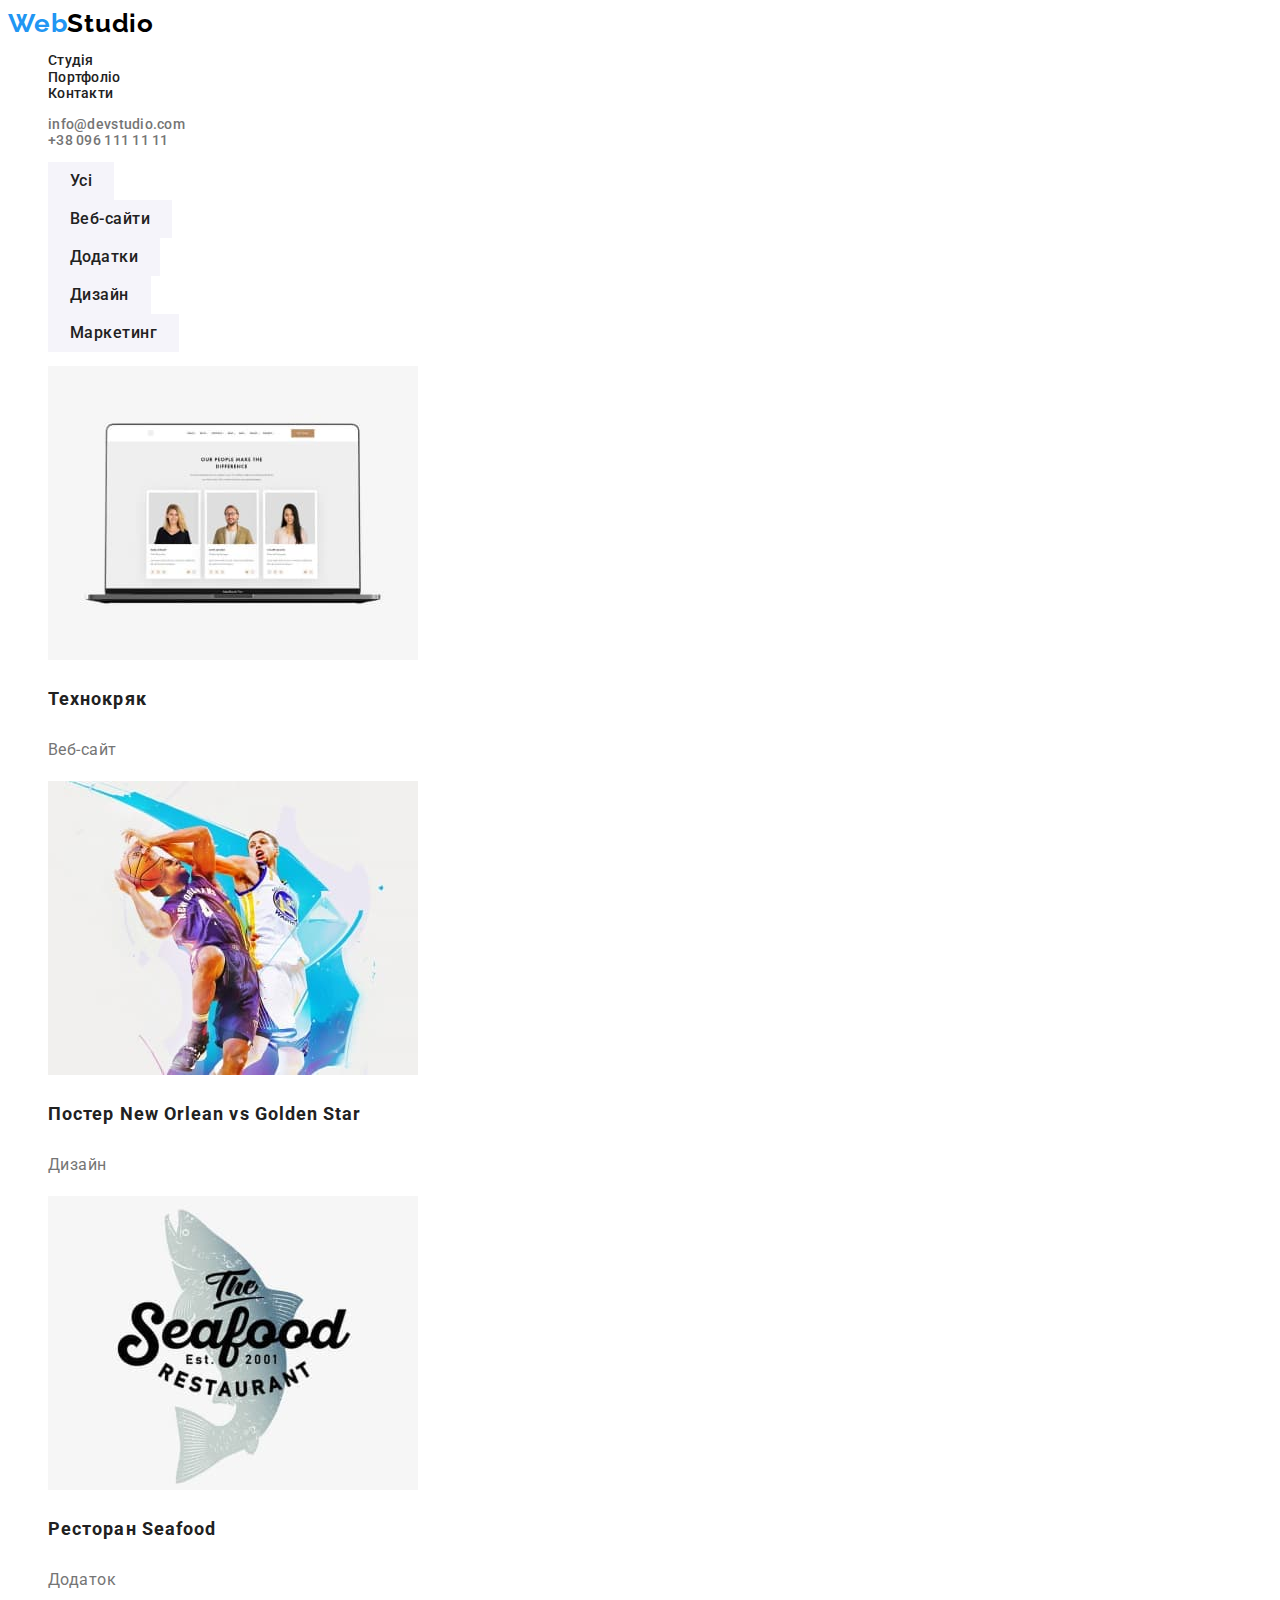
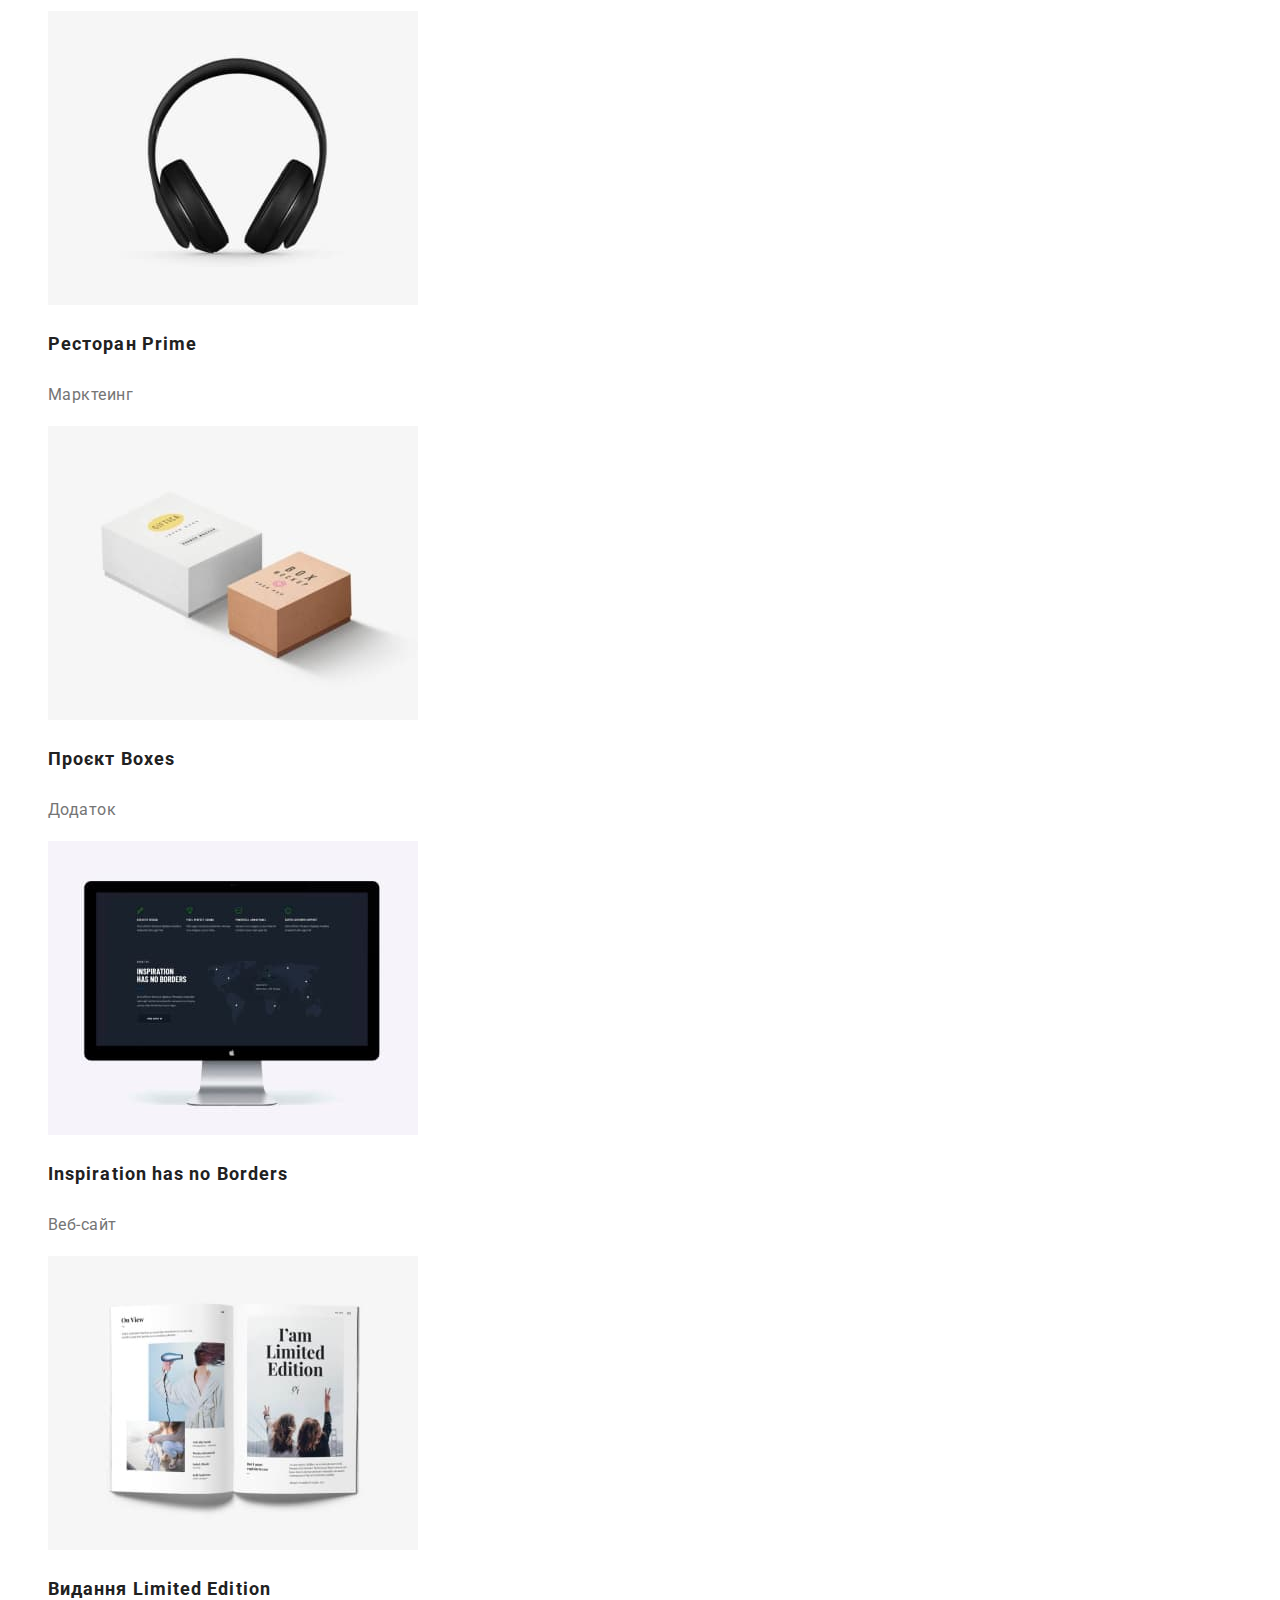
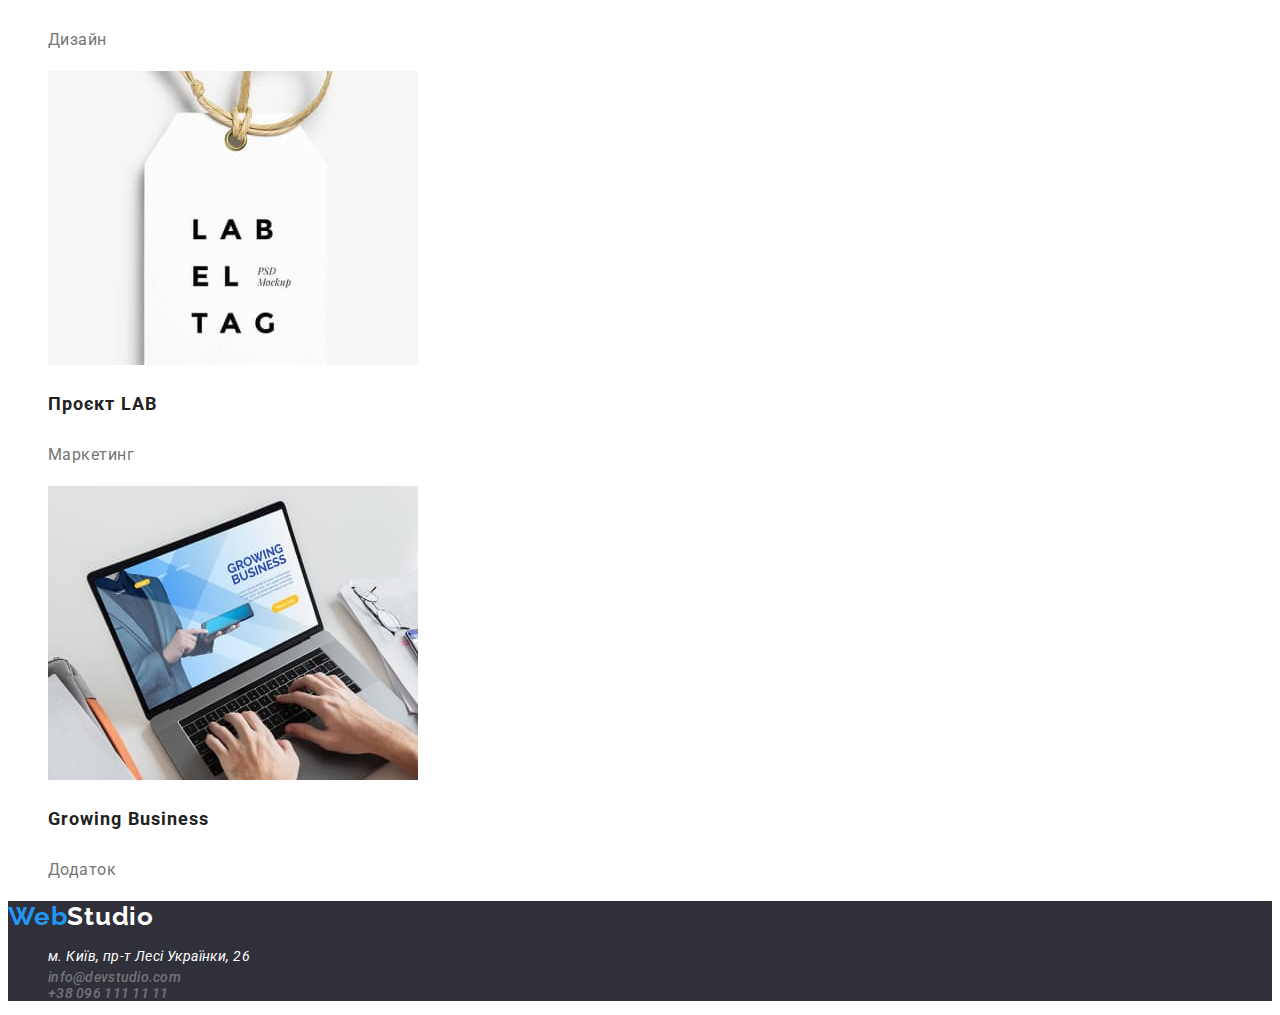
==== portfolio.html @ 14a8fa25 "start" ====
<!DOCTYPE html>
<html lang="uk">
  <head>
    <meta charset="UTF-8" />
    <meta http-equiv="X-UA-Compatible" content="IE=edge" />
    <meta name="viewport" content="width=device-width, initial-scale=1.0" />
    <title>Web Studio - Portfolio</title>
    <link rel="preconnect" href="https://fonts.googleapis.com" />
    <link rel="preconnect" href="https://fonts.gstatic.com" crossorigin />
    <link
      href="https://fonts.googleapis.com/css2?family=Raleway:wght@700&family=Roboto:wght@400;500;700;900&display=swap"
      rel="stylesheet"
    />
    <link rel="stylesheet" href="./css/style.css" />
  </head>
  <body>
    <!-- Шапка сторінки -->
    <header class="header">
      <nav>
        <a class="header-logo" href="./index.html"
          ><span class="accent">Web</span>Studio</a
        >
        <ul>
          <li><a class="header-link" href="#">Студія</a></li>
          <li><a class="header-link" href="./portfolio.html">Портфоліо</a></li>
          <li><a class="header-link" href="#Contacts">Контакти</a></li>
        </ul>
      </nav>
      <ul>
        <li>
          <a class="contact-link" href="mailto:info@devstudio.com"
            >info@devstudio.com</a
          >
        </li>
        <li>
          <a class="contact-link" href="tel:+380961111111">+38 096 111 11 11</a>
        </li>
      </ul>
    </header>

    <!-- Унікальний контент сторінки -->
    <main class="main">
      <section>
        <h1 hidden>Послуги</h1>
        <ul class="services-main-btn">
          <li><button type="button">Усі</button></li>
          <li><button type="button">Веб-сайти</button></li>
          <li><button type="button">Додатки</button></li>
          <li><button type="button">Дизайн</button></li>
          <li><button type="button">Маркетинг</button></li>
        </ul>
        <div class="services">
          <ul>
            <li>
              <a href="#">
                <img
                  src="./img/technocriak.jpg"
                  alt="Технокряк"
                  width="370"
                  height="294"
                />
                <h3>Технокряк</h3>
                <p>Веб-сайт</p>
              </a>
            </li>
            <li>
              <a href="#">
                <img
                  src="./img/orlean-poster.jpg"
                  alt="Постер New Orlean vs Golden Star"
                  width="370"
                  height="294"
                />
                <h3>Постер New Orlean vs Golden Star</h3>
                <p>Дизайн</p>
              </a>
            </li>
            <li>
              <a href="#">
                <img
                  src="./img/seafood-resto.jpg"
                  alt="Ресторан Seafood"
                  width="370"
                  height="294"
                />
                <h3>Ресторан Seafood</h3>
                <p>Додаток</p>
              </a>
            </li>
            <li>
              <a href="#">
                <img
                  src="./img/Project_Prime.jpg"
                  alt="Ресторан Prime"
                  width="370"
                  height="294"
                />
                <h3>Ресторан Prime</h3>
                <p>Марктеинг</p>
              </a>
            </li>
            <li>
              <a href="#">
                <img
                  src="./img/Project_Boxes.jpg"
                  alt="Проєкт Boxes"
                  width="370"
                  height="294"
                />
                <h3>Проєкт Boxes</h3>
                <p>Додаток</p>
              </a>
            </li>
            <li>
              <a href="#">
                <img
                  src="./img/Inspiration.jpg"
                  alt="Inspiration has no Borders"
                  width="370"
                  height="294"
                />
                <h3>Inspiration has no Borders</h3>
                <p>Веб-сайт</p>
              </a>
            </li>
            <li>
              <a href="#">
                <img
                  src="./img/Limited_Edition.jpg"
                  alt="Видання Limited Edition"
                  width="370"
                  height="294"
                />
                <h3>Видання Limited Edition</h3>
                <p>Дизайн</p>
              </a>
            </li>
            <li>
              <a href="#">
                <img
                  src="./img/Project_LAB.jpg"
                  alt="Проєкт LAB"
                  width="370"
                  height="294"
                />
                <h3>Проєкт LAB</h3>
                <p>Маркетинг</p>
              </a>
            </li>
            <li>
              <a href="#">
                <img
                  src="./img/Growing_Business.jpg"
                  alt="Growing Business"
                  width="370"
                  height="294"
                />
                <h3>Growing Business</h3>
                <p>Додаток</p>
              </a>
            </li>
          </ul>
        </div>
      </section>
    </main>

    <!-- Підвал сторінки -->
    <footer class="footer">
      <a class="footer-logo" href="./index.html"
        ><span class="accent">Web</span>Studio</a
      >
      <address id="Contacts">
        <ul>
          <li>
            <a
              class="contact-adress"
              href="https://goo.gl/maps/pqNpNU1eey8ivass6"
              target="_blank"
              rel="noreferrer noopener"
            >
              м. Київ, пр-т Лесі Українки, 26</a
            >
          </li>
          <li>
            <a class="contact-link" href="mailto:info@devstudio.com"
              >info@devstudio.com</a
            >
          </li>
          <li>
            <a class="contact-link" href="tel:+380961111111"
              >+38 096 111 11 11</a
            >
          </li>
        </ul>
      </address>
    </footer>
  </body>
</html>
---- css/style.css ----
ul {
  list-style-type: none;
}
a {
  text-decoration: none;
}

:root {
  --color-brand: #2196f3;
  --color-primary: #212121;
  --color-secondary: #757575;
  --color-primary-light: #ffffff;
  --font-family-brand: "Raleway", sans-serif;
  --font-family-primary: "Roboto", sans-serif;
}

body {
  color: var(--color-primary);
  font-family: var(--font-family-primary);
  font-size: 14px;
  font-weight: 400;
}

.header {
  background-color: var(--color-primary-light);
}
.header-logo {
  color: black;
  font-family: var(--font-family-brand);
  font-size: 26px;
  font-weight: 700;
  line-height: 1.17;
  letter-spacing: 0.78px;
}
.header-logo .accent {
  color: var(--color-brand);
}
.header-link {
  color: var(--color-primary);
  font-weight: 500;
  line-height: 1.17;
  letter-spacing: 0.28px;
}
.header-link:hover {
  color: var(--color-brand);
}
.contact-link {
  color: var(--color-secondary);
  font-weight: 500;
  letter-spacing: 0.28px;
}
.contact-link:hover {
  color: var(--color-brand);
}
.footer {
  background-color: #2f303a;
}
.footer-logo {
  color: var(--color-primary-light);
  font-family: var(--font-family-brand);
  font-size: 26px;
  font-weight: 700;
  line-height: 1.17;
  letter-spacing: 0.78px;
}
.footer-logo .accent {
  color: var(--color-brand);
}
.contact-adress {
  color: var(--color-primary-light);
  line-height: 1.71;
  letter-spacing: 0.42px;
}
.main {
  background-color: var(--color-primary-light);
}
.section-first {
  background-color: #2f303a;
  text-align: center;
}
.section-first h1 {
  color: var(--color-primary-light);
  text-transform: uppercase;
  font-size: 44px;
  font-weight: 900;
  line-height: 1.36;
  letter-spacing: 2.64px;
  /* padding: 200px 452px 30px; */
}
.section-first button {
  background-color: var(--color-brand);
  color: var(--color-primary-light);
  cursor: pointer;
  border-radius: 4px;
  box-shadow: 0px 4px 4px 0px rgba(0, 0, 0, 0.15);
  font-family: var(--font-family-primary);
  font-size: 16px;
  font-weight: 700;
  line-height: 1.875;
  letter-spacing: 0.96px;
  padding: 10px 32px;
  /* margin: 0px 0px 200px; */
}
.section-second {
}
.section-second h3 {
  font-weight: 700;
  line-height: 1.17;
  letter-spacing: 0.42px;
  text-transform: uppercase;
}
.section-second p {
  color: var(--color-secondary);
  line-height: 1.7;
  letter-spacing: 0.42px;
}
.section-third {
}
.section-third h2 {
  text-align: center;
  font-size: 36px;
  font-weight: 700;
  letter-spacing: 1.08px;
}
.section-team {
}
.section-team h2 {
  text-align: center;
  font-size: 36px;
  font-weight: 700;
  letter-spacing: 1.08px;
}
.section-team h3 {
  text-align: center;
  font-size: 16px;
  font-weight: 500;
  letter-spacing: 0.48px;
}
.section-team p {
  text-align: center;
  color: var(--color-secondary);
  font-size: 16px;
  font-weight: 400;
  letter-spacing: 0.48px;
}
.services-main-btn button {
  background-color: #f5f4fa;
  color: var(--color-primary);
  border: 0;
  font-family: var(--font-family-primary);
  font-size: 16px;
  font-weight: 500;
  line-height: 1.625;
  letter-spacing: 0.48px;
  padding: 6px 22px;
}
.services-main-btn button:hover {
  background-color: var(--color-brand);
  color: var(--color-primary-light);
  cursor: pointer;
  border-radius: 4px;
  box-shadow: 0px 4px 4px 0px rgba(0, 0, 0, 0.15);
  font-family: var(--font-family-primary);
  font-size: 16px;
  font-weight: 500;
  line-height: 1.625;
  letter-spacing: 0.48px;
  padding: 6px 22px;
}
.services h3 {
  color: var(--color-primary);
  font-size: 18px;
  font-weight: 700;
  line-height: 2;
  letter-spacing: 1.08px;
}
.services p {
  color: var(--color-secondary);
  font-size: 16px;
  line-height: 1.875;
  letter-spacing: 0.48px;
}
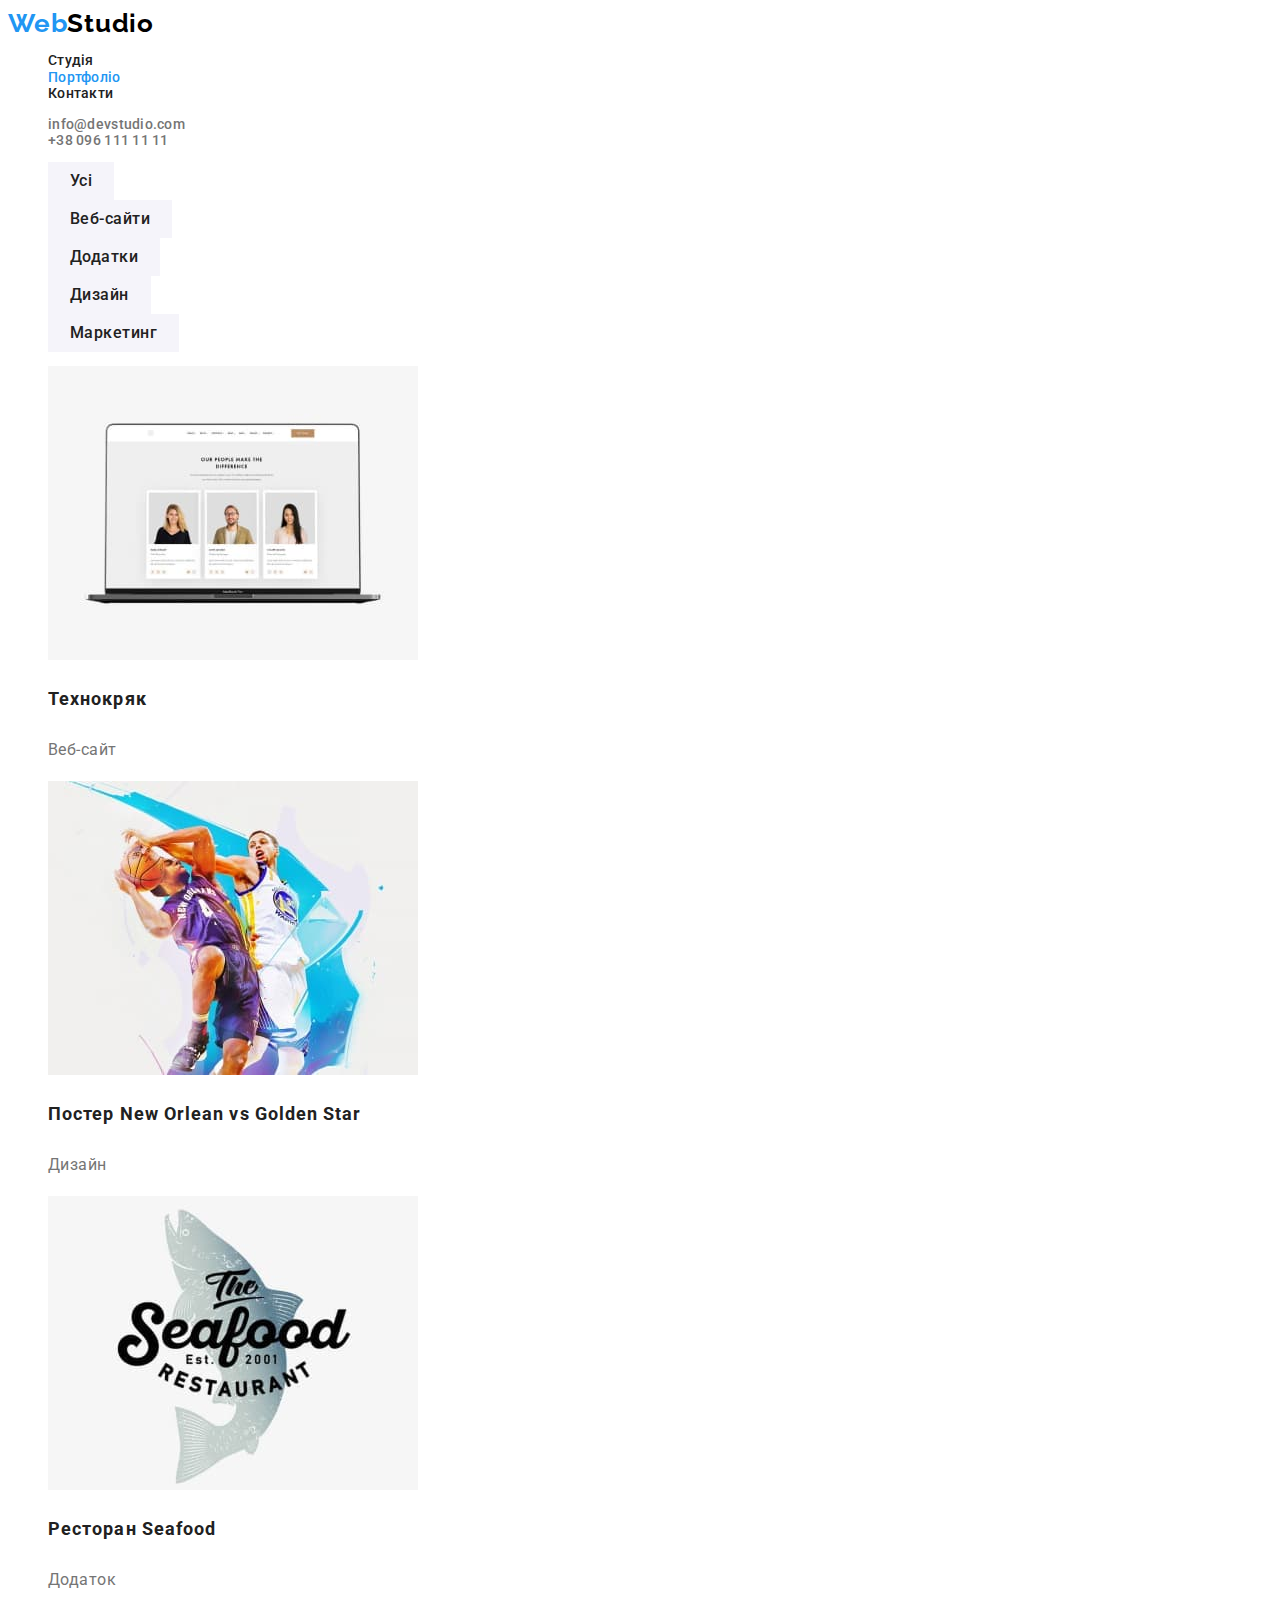
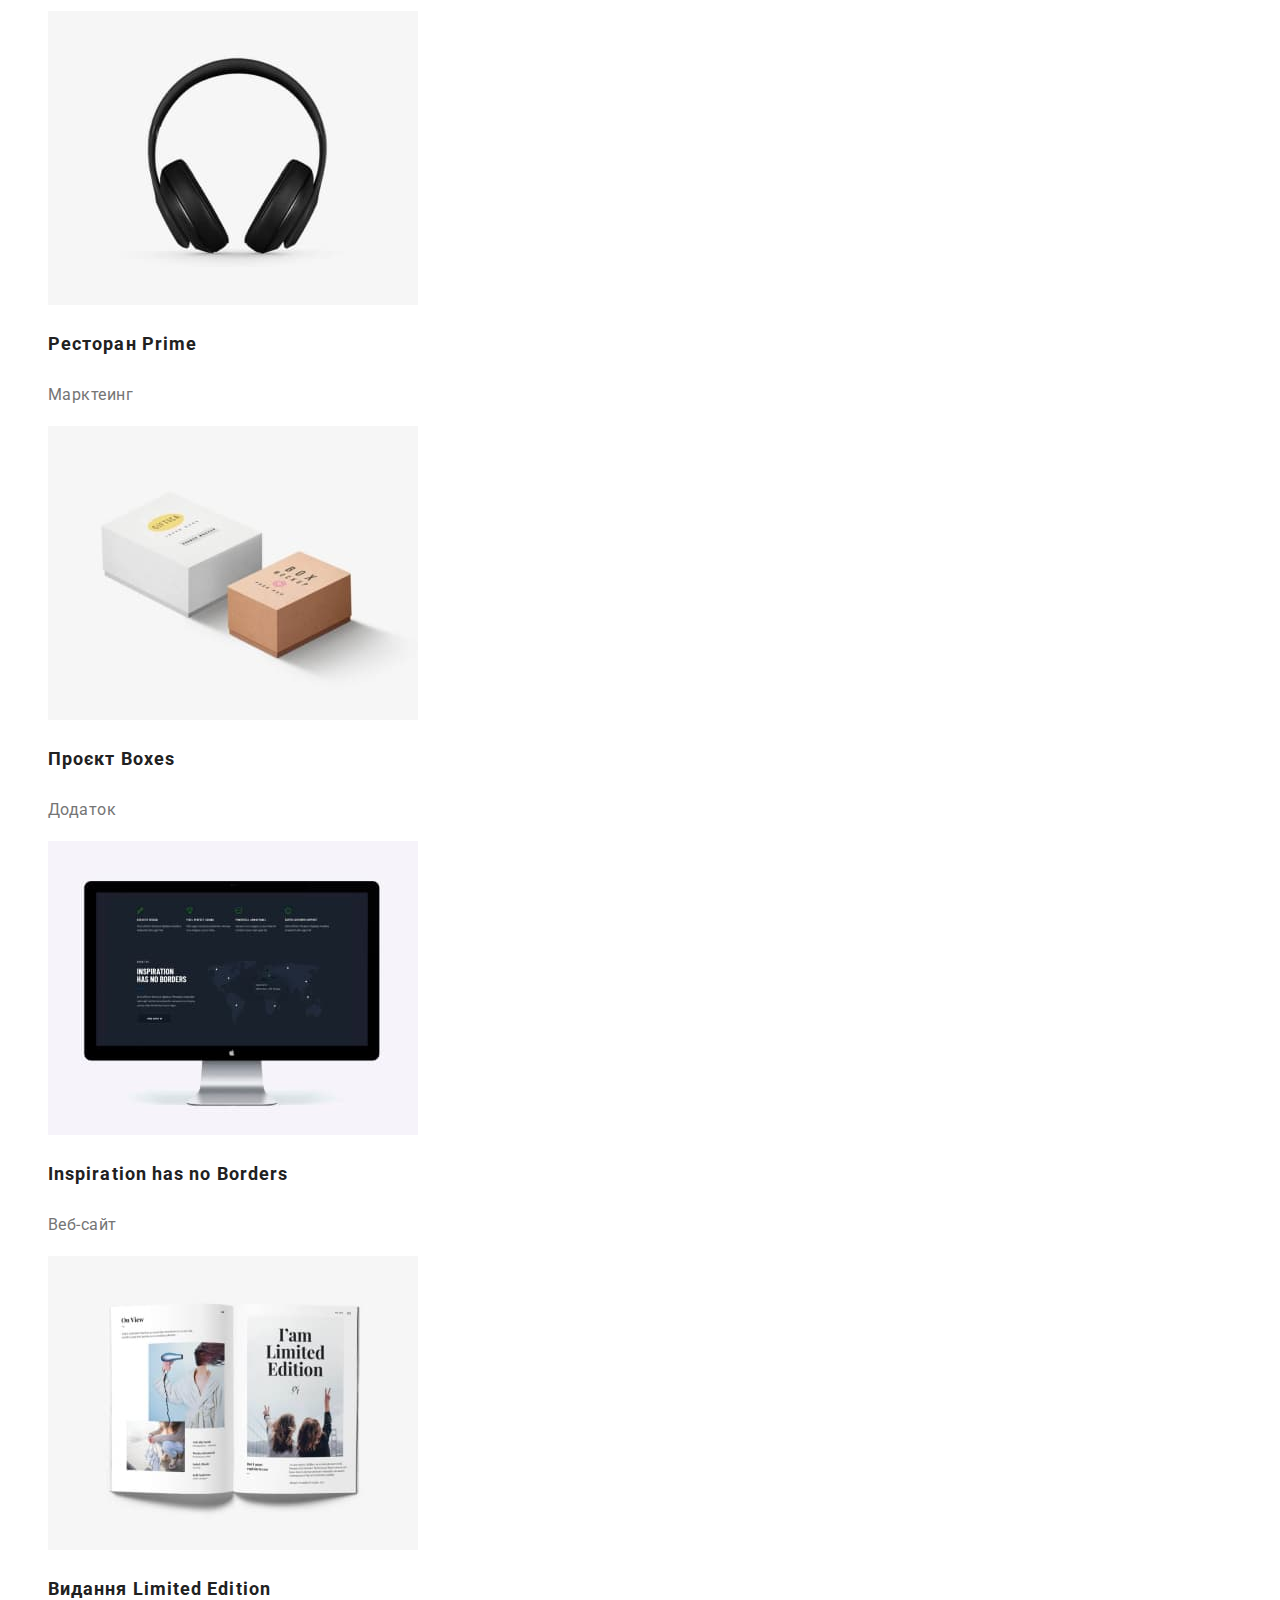
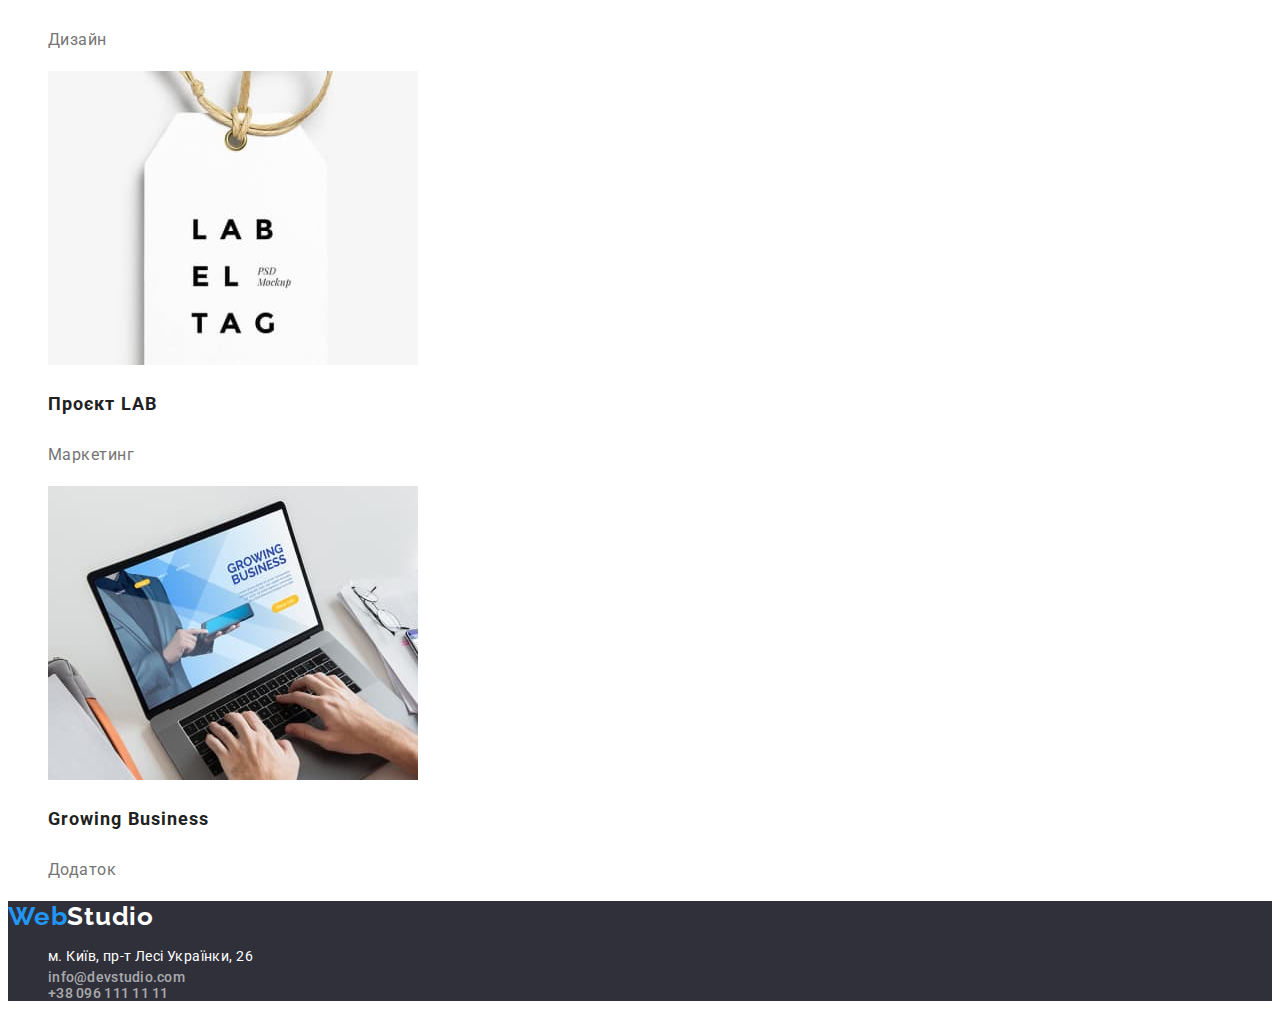
==== commit f4c79ef8: "start3" ====
--- a/portfolio.html
+++ b/portfolio.html
@@ -4,7 +4,7 @@
     <meta charset="UTF-8" />
     <meta http-equiv="X-UA-Compatible" content="IE=edge" />
     <meta name="viewport" content="width=device-width, initial-scale=1.0" />
-    <title>Web Studio - Portfolio</title>
+    <title>WebStudio</title>
     <link rel="preconnect" href="https://fonts.googleapis.com" />
     <link rel="preconnect" href="https://fonts.gstatic.com" crossorigin />
     <link
@@ -21,8 +21,10 @@
           ><span class="accent">Web</span>Studio</a
         >
         <ul>
-          <li><a class="header-link" href="#">Студія</a></li>
-          <li><a class="header-link" href="./portfolio.html">Портфоліо</a></li>
+          <li><a class="header-link" href="./index.html">Студія</a></li>
+          <li>
+            <a class="header-link current" href="./portfolio.html">Портфоліо</a>
+          </li>
           <li><a class="header-link" href="#Contacts">Контакти</a></li>
         </ul>
       </nav>
@@ -41,7 +43,7 @@
     <!-- Унікальний контент сторінки -->
     <main class="main">
       <section>
-        <h1 hidden>Послуги</h1>
+        <h1 class="hidden">Послуги</h1>
         <ul class="services-main-btn">
           <li><button type="button">Усі</button></li>
           <li><button type="button">Веб-сайти</button></li>
@@ -49,118 +51,117 @@
           <li><button type="button">Дизайн</button></li>
           <li><button type="button">Маркетинг</button></li>
         </ul>
-        <div class="services">
-          <ul>
-            <li>
-              <a href="#">
-                <img
-                  src="./img/technocriak.jpg"
-                  alt="Технокряк"
-                  width="370"
-                  height="294"
-                />
-                <h3>Технокряк</h3>
-                <p>Веб-сайт</p>
-              </a>
-            </li>
-            <li>
-              <a href="#">
-                <img
-                  src="./img/orlean-poster.jpg"
-                  alt="Постер New Orlean vs Golden Star"
-                  width="370"
-                  height="294"
-                />
-                <h3>Постер New Orlean vs Golden Star</h3>
-                <p>Дизайн</p>
-              </a>
-            </li>
-            <li>
-              <a href="#">
-                <img
-                  src="./img/seafood-resto.jpg"
-                  alt="Ресторан Seafood"
-                  width="370"
-                  height="294"
-                />
-                <h3>Ресторан Seafood</h3>
-                <p>Додаток</p>
-              </a>
-            </li>
-            <li>
-              <a href="#">
-                <img
-                  src="./img/Project_Prime.jpg"
-                  alt="Ресторан Prime"
-                  width="370"
-                  height="294"
-                />
-                <h3>Ресторан Prime</h3>
-                <p>Марктеинг</p>
-              </a>
-            </li>
-            <li>
-              <a href="#">
-                <img
-                  src="./img/Project_Boxes.jpg"
-                  alt="Проєкт Boxes"
-                  width="370"
-                  height="294"
-                />
-                <h3>Проєкт Boxes</h3>
-                <p>Додаток</p>
-              </a>
-            </li>
-            <li>
-              <a href="#">
-                <img
-                  src="./img/Inspiration.jpg"
-                  alt="Inspiration has no Borders"
-                  width="370"
-                  height="294"
-                />
-                <h3>Inspiration has no Borders</h3>
-                <p>Веб-сайт</p>
-              </a>
-            </li>
-            <li>
-              <a href="#">
-                <img
-                  src="./img/Limited_Edition.jpg"
-                  alt="Видання Limited Edition"
-                  width="370"
-                  height="294"
-                />
-                <h3>Видання Limited Edition</h3>
-                <p>Дизайн</p>
-              </a>
-            </li>
-            <li>
-              <a href="#">
-                <img
-                  src="./img/Project_LAB.jpg"
-                  alt="Проєкт LAB"
-                  width="370"
-                  height="294"
-                />
-                <h3>Проєкт LAB</h3>
-                <p>Маркетинг</p>
-              </a>
-            </li>
-            <li>
-              <a href="#">
-                <img
-                  src="./img/Growing_Business.jpg"
-                  alt="Growing Business"
-                  width="370"
-                  height="294"
-                />
-                <h3>Growing Business</h3>
-                <p>Додаток</p>
-              </a>
-            </li>
-          </ul>
-        </div>
+
+        <ul class="services">
+          <li>
+            <a href="#">
+              <img
+                src="./img/technocriak.jpg"
+                alt="Технокряк"
+                width="370"
+                height="294"
+              />
+              <h3>Технокряк</h3>
+              <p>Веб-сайт</p>
+            </a>
+          </li>
+          <li>
+            <a href="#">
+              <img
+                src="./img/orlean-poster.jpg"
+                alt="Постер New Orlean vs Golden Star"
+                width="370"
+                height="294"
+              />
+              <h3>Постер New Orlean vs Golden Star</h3>
+              <p>Дизайн</p>
+            </a>
+          </li>
+          <li>
+            <a href="#">
+              <img
+                src="./img/seafood-resto.jpg"
+                alt="Ресторан Seafood"
+                width="370"
+                height="294"
+              />
+              <h3>Ресторан Seafood</h3>
+              <p>Додаток</p>
+            </a>
+          </li>
+          <li>
+            <a href="#">
+              <img
+                src="./img/Project_Prime.jpg"
+                alt="Ресторан Prime"
+                width="370"
+                height="294"
+              />
+              <h3>Ресторан Prime</h3>
+              <p>Марктеинг</p>
+            </a>
+          </li>
+          <li>
+            <a href="#">
+              <img
+                src="./img/Project_Boxes.jpg"
+                alt="Проєкт Boxes"
+                width="370"
+                height="294"
+              />
+              <h3>Проєкт Boxes</h3>
+              <p>Додаток</p>
+            </a>
+          </li>
+          <li>
+            <a href="#">
+              <img
+                src="./img/Inspiration.jpg"
+                alt="Inspiration has no Borders"
+                width="370"
+                height="294"
+              />
+              <h3>Inspiration has no Borders</h3>
+              <p>Веб-сайт</p>
+            </a>
+          </li>
+          <li>
+            <a href="#">
+              <img
+                src="./img/Limited_Edition.jpg"
+                alt="Видання Limited Edition"
+                width="370"
+                height="294"
+              />
+              <h3>Видання Limited Edition</h3>
+              <p>Дизайн</p>
+            </a>
+          </li>
+          <li>
+            <a href="#">
+              <img
+                src="./img/Project_LAB.jpg"
+                alt="Проєкт LAB"
+                width="370"
+                height="294"
+              />
+              <h3>Проєкт LAB</h3>
+              <p>Маркетинг</p>
+            </a>
+          </li>
+          <li>
+            <a href="#">
+              <img
+                src="./img/Growing_Business.jpg"
+                alt="Growing Business"
+                width="370"
+                height="294"
+              />
+              <h3>Growing Business</h3>
+              <p>Додаток</p>
+            </a>
+          </li>
+        </ul>
       </section>
     </main>
 
@@ -169,30 +170,26 @@
       <a class="footer-logo" href="./index.html"
         ><span class="accent">Web</span>Studio</a
       >
-      <address id="Contacts">
-        <ul>
-          <li>
-            <a
-              class="contact-adress"
-              href="https://goo.gl/maps/pqNpNU1eey8ivass6"
-              target="_blank"
-              rel="noreferrer noopener"
-            >
-              м. Київ, пр-т Лесі Українки, 26</a
-            >
-          </li>
-          <li>
-            <a class="contact-link" href="mailto:info@devstudio.com"
-              >info@devstudio.com</a
-            >
-          </li>
-          <li>
-            <a class="contact-link" href="tel:+380961111111"
-              >+38 096 111 11 11</a
-            >
-          </li>
-        </ul>
-      </address>
+      <ul id="Contacts">
+        <li>
+          <a
+            class="contact-adress"
+            href="https://goo.gl/maps/pqNpNU1eey8ivass6"
+            target="_blank"
+            rel="noreferrer noopener"
+          >
+            м. Київ, пр-т Лесі Українки, 26</a
+          >
+        </li>
+        <li>
+          <a class="contact-link" href="mailto:info@devstudio.com"
+            >info@devstudio.com</a
+          >
+        </li>
+        <li>
+          <a class="contact-link" href="tel:+380961111111">+38 096 111 11 11</a>
+        </li>
+      </ul>
     </footer>
   </body>
 </html>
--- a/css/style.css
+++ b/css/style.css
@@ -21,6 +21,10 @@
   font-weight: 400;
 }
 
+.hidden {
+  display: none;
+}
+
 .header {
   background-color: var(--color-primary-light);
 }
@@ -41,9 +45,11 @@
   line-height: 1.17;
   letter-spacing: 0.28px;
 }
-.header-link:hover {
+.header-link:hover,
+.header-link.current {
   color: var(--color-brand);
 }
+
 .contact-link {
   color: var(--color-secondary);
   font-weight: 500;
@@ -70,6 +76,9 @@
   color: var(--color-primary-light);
   line-height: 1.71;
   letter-spacing: 0.42px;
+}
+.footer .contact-link {
+  color: rgba(255, 255, 255, 0.6);
 }
 .main {
   background-color: var(--color-primary-light);
@@ -104,8 +113,8 @@
 .section-second {
 }
 .section-second h3 {
+  font-size: 14px;
   font-weight: 700;
-  line-height: 1.17;
   letter-spacing: 0.42px;
   text-transform: uppercase;
 }
@@ -123,6 +132,9 @@
   letter-spacing: 1.08px;
 }
 .section-team {
+}
+.section-team li {
+  background-color: #ffffff;
 }
 .section-team h2 {
   text-align: center;
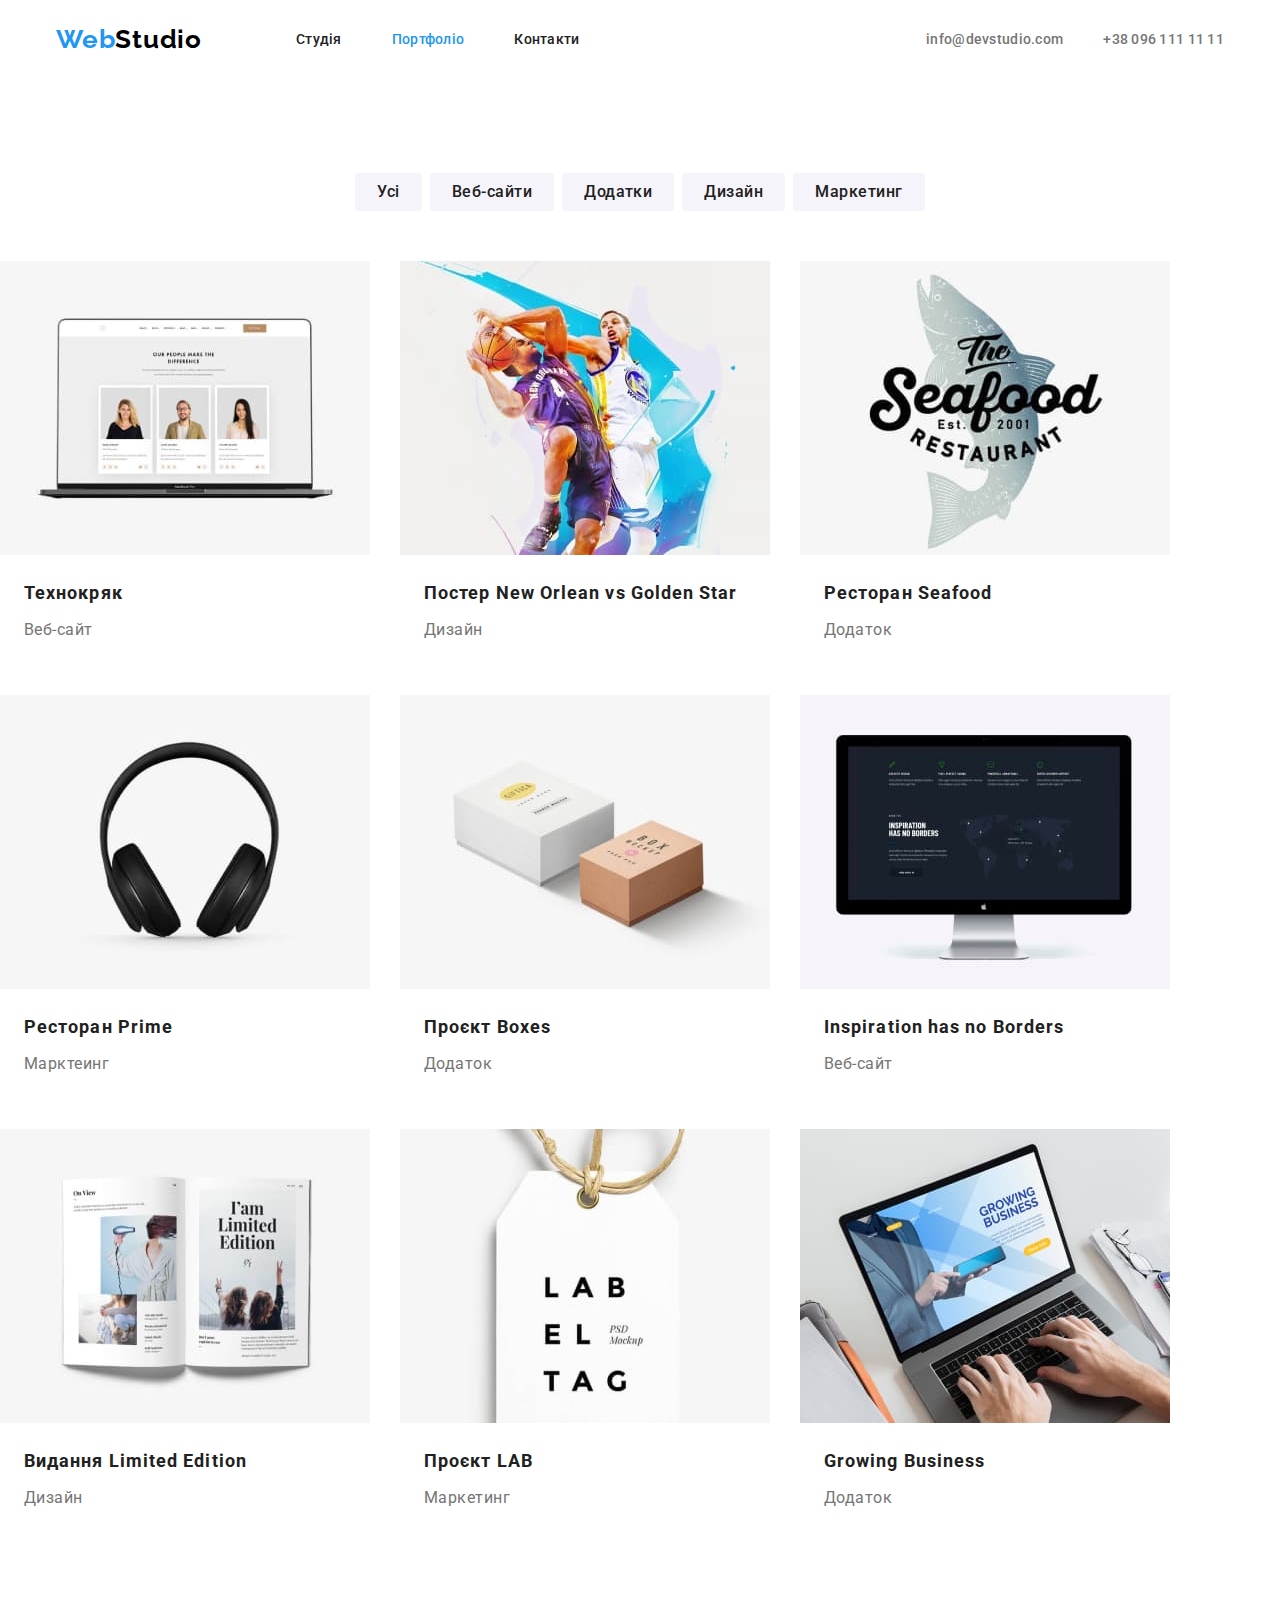
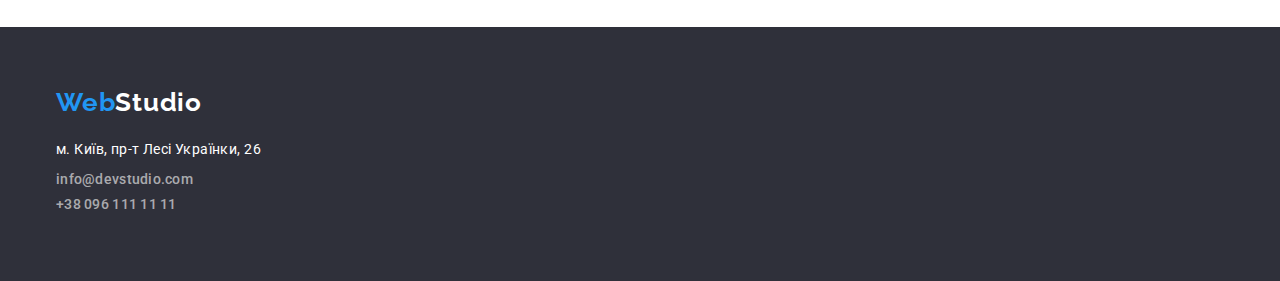
==== commit 4a2153df: "hw3_1" ====
--- a/portfolio.html
+++ b/portfolio.html
@@ -11,38 +11,50 @@
       href="https://fonts.googleapis.com/css2?family=Raleway:wght@700&family=Roboto:wght@400;500;700;900&display=swap"
       rel="stylesheet"
     />
+    <link
+      rel="stylesheet"
+      href="https://cdnjs.cloudflare.com/ajax/libs/modern-normalize/2.0.0/modern-normalize.min.css"
+    />
     <link rel="stylesheet" href="./css/style.css" />
   </head>
   <body>
     <!-- Шапка сторінки -->
     <header class="header">
-      <nav>
-        <a class="header-logo" href="./index.html"
-          ><span class="accent">Web</span>Studio</a
-        >
-        <ul>
-          <li><a class="header-link" href="./index.html">Студія</a></li>
-          <li>
-            <a class="header-link current" href="./portfolio.html">Портфоліо</a>
-          </li>
-          <li><a class="header-link" href="#Contacts">Контакти</a></li>
+      <div class="container header-section">
+        <nav>
+          <a class="header-logo" href="./index.html"
+            ><span class="accent">Web</span>Studio</a
+          >
+          <ul class="nav-header">
+            <li>
+              <a class="header-link" href="./index.html">Студія</a>
+            </li>
+            <li>
+              <a class="header-link current" href="./portfolio.html"
+                >Портфоліо</a
+              >
+            </li>
+            <li><a class="header-link" href="#Contacts">Контакти</a></li>
+          </ul>
+        </nav>
+        <ul class="nav-header-contacts">
+          <li>
+            <a class="contact-link" href="mailto:info@devstudio.com"
+              >info@devstudio.com</a
+            >
+          </li>
+          <li>
+            <a class="contact-link" href="tel:+380961111111"
+              >+38 096 111 11 11</a
+            >
+          </li>
         </ul>
-      </nav>
-      <ul>
-        <li>
-          <a class="contact-link" href="mailto:info@devstudio.com"
-            >info@devstudio.com</a
-          >
-        </li>
-        <li>
-          <a class="contact-link" href="tel:+380961111111">+38 096 111 11 11</a>
-        </li>
-      </ul>
+      </div>
     </header>
 
     <!-- Унікальний контент сторінки -->
     <main class="main">
-      <section>
+      <section class="section-services">
         <h1 class="hidden">Послуги</h1>
         <ul class="services-main-btn">
           <li><button type="button">Усі</button></li>
@@ -61,8 +73,10 @@
                 width="370"
                 height="294"
               />
-              <h3>Технокряк</h3>
-              <p>Веб-сайт</p>
+              <div class="services-text">
+                <h3>Технокряк</h3>
+                <p>Веб-сайт</p>
+              </div>
             </a>
           </li>
           <li>
@@ -73,8 +87,10 @@
                 width="370"
                 height="294"
               />
-              <h3>Постер New Orlean vs Golden Star</h3>
-              <p>Дизайн</p>
+              <div class="services-text">
+                <h3>Постер New Orlean vs Golden Star</h3>
+                <p>Дизайн</p>
+              </div>
             </a>
           </li>
           <li>
@@ -85,8 +101,10 @@
                 width="370"
                 height="294"
               />
-              <h3>Ресторан Seafood</h3>
-              <p>Додаток</p>
+              <div class="services-text">
+                <h3>Ресторан Seafood</h3>
+                <p>Додаток</p>
+              </div>
             </a>
           </li>
           <li>
@@ -97,8 +115,10 @@
                 width="370"
                 height="294"
               />
-              <h3>Ресторан Prime</h3>
-              <p>Марктеинг</p>
+              <div class="services-text">
+                <h3>Ресторан Prime</h3>
+                <p>Марктеинг</p>
+              </div>
             </a>
           </li>
           <li>
@@ -109,8 +129,10 @@
                 width="370"
                 height="294"
               />
-              <h3>Проєкт Boxes</h3>
-              <p>Додаток</p>
+              <div class="services-text">
+                <h3>Проєкт Boxes</h3>
+                <p>Додаток</p>
+              </div>
             </a>
           </li>
           <li>
@@ -121,8 +143,10 @@
                 width="370"
                 height="294"
               />
-              <h3>Inspiration has no Borders</h3>
-              <p>Веб-сайт</p>
+              <div class="services-text">
+                <h3>Inspiration has no Borders</h3>
+                <p>Веб-сайт</p>
+              </div>
             </a>
           </li>
           <li>
@@ -133,8 +157,10 @@
                 width="370"
                 height="294"
               />
-              <h3>Видання Limited Edition</h3>
-              <p>Дизайн</p>
+              <div class="services-text">
+                <h3>Видання Limited Edition</h3>
+                <p>Дизайн</p>
+              </div>
             </a>
           </li>
           <li>
@@ -145,8 +171,10 @@
                 width="370"
                 height="294"
               />
-              <h3>Проєкт LAB</h3>
-              <p>Маркетинг</p>
+              <div class="services-text">
+                <h3>Проєкт LAB</h3>
+                <p>Маркетинг</p>
+              </div>
             </a>
           </li>
           <li>
@@ -157,8 +185,10 @@
                 width="370"
                 height="294"
               />
-              <h3>Growing Business</h3>
-              <p>Додаток</p>
+              <div class="services-text">
+                <h3>Growing Business</h3>
+                <p>Додаток</p>
+              </div>
             </a>
           </li>
         </ul>
@@ -167,29 +197,35 @@
 
     <!-- Підвал сторінки -->
     <footer class="footer">
-      <a class="footer-logo" href="./index.html"
-        ><span class="accent">Web</span>Studio</a
-      >
-      <ul id="Contacts">
-        <li>
-          <a
-            class="contact-adress"
-            href="https://goo.gl/maps/pqNpNU1eey8ivass6"
-            target="_blank"
-            rel="noreferrer noopener"
-          >
-            м. Київ, пр-т Лесі Українки, 26</a
-          >
-        </li>
-        <li>
-          <a class="contact-link" href="mailto:info@devstudio.com"
-            >info@devstudio.com</a
-          >
-        </li>
-        <li>
-          <a class="contact-link" href="tel:+380961111111">+38 096 111 11 11</a>
-        </li>
-      </ul>
+      <div class="container">
+        <a class="footer-logo" href="./index.html"
+          ><span class="accent">Web</span>Studio</a
+        >
+        <address>
+          <ul id="Contacts">
+            <li class="footer-li">
+              <a
+                class="contact-adress"
+                href="https://goo.gl/maps/pqNpNU1eey8ivass6"
+                target="_blank"
+                rel="noreferrer noopener"
+              >
+                м. Київ, пр-т Лесі Українки, 26</a
+              >
+            </li>
+            <li>
+              <a class="contact-link" href="mailto:info@devstudio.com"
+                >info@devstudio.com</a
+              >
+            </li>
+            <li>
+              <a class="contact-link" href="tel:+380961111111"
+                >+38 096 111 11 11</a
+              >
+            </li>
+          </ul>
+        </address>
+      </div>
     </footer>
   </body>
 </html>
--- a/css/style.css
+++ b/css/style.css
@@ -1,10 +1,19 @@
 ul {
   list-style-type: none;
+  margin-top: 0;
+  margin-bottom: 0;
+  padding-left: 0;
 }
 a {
   text-decoration: none;
 }
-
+img {
+  display: block;
+}
+p {
+  margin-top: auto;
+  margin-bottom: auto;
+}
 :root {
   --color-brand: #2196f3;
   --color-primary: #212121;
@@ -25,8 +34,22 @@
   display: none;
 }
 
+.container {
+  width: 1200px;
+  margin-right: auto;
+  margin-left: auto;
+  padding-left: 16px;
+  padding-right: 16px;
+}
+
 .header {
   background-color: var(--color-primary-light);
+  margin: 24px 0px 25px;
+  border-bottom: 1px solid var(--color-additional);
+}
+.header-section {
+  display: flex;
+  align-items: center;
 }
 .header-logo {
   color: black;
@@ -35,6 +58,7 @@
   font-weight: 700;
   line-height: 1.17;
   letter-spacing: 0.78px;
+  margin-right: 94px;
 }
 .header-logo .accent {
   color: var(--color-brand);
@@ -49,6 +73,29 @@
 .header-link.current {
   color: var(--color-brand);
 }
+nav {
+  display: flex;
+  align-items: center;
+}
+.nav-header {
+  display: flex;
+  justify-content: flex-end;
+  gap: 50px;
+  margin: 0;
+  padding-left: 0;
+  list-style: none;
+}
+
+.nav-header-contacts {
+  display: flex;
+  justify-content: flex-end;
+  gap: 40px;
+  margin-left: auto;
+  margin-bottom: 0;
+  margin-top: 0;
+  padding-left: 0;
+  list-style: none;
+}
 
 .contact-link {
   color: var(--color-secondary);
@@ -60,7 +107,15 @@
 }
 .footer {
   background-color: #2f303a;
-}
+  padding: 60px 0px;
+}
+.footer address {
+  font-style: normal;
+}
+.footer li {
+  margin-bottom: 9px;
+}
+
 .footer-logo {
   color: var(--color-primary-light);
   font-family: var(--font-family-brand);
@@ -68,6 +123,8 @@
   font-weight: 700;
   line-height: 1.17;
   letter-spacing: 0.78px;
+  margin-bottom: 20px;
+  display: block;
 }
 .footer-logo .accent {
   color: var(--color-brand);
@@ -76,6 +133,7 @@
   color: var(--color-primary-light);
   line-height: 1.71;
   letter-spacing: 0.42px;
+  margin-bottom: 9px;
 }
 .footer .contact-link {
   color: rgba(255, 255, 255, 0.6);
@@ -85,7 +143,8 @@
 }
 .section-first {
   background-color: #2f303a;
-  text-align: center;
+  padding-top: 200px;
+  padding-bottom: 200px;
 }
 .section-first h1 {
   color: var(--color-primary-light);
@@ -94,12 +153,16 @@
   font-weight: 900;
   line-height: 1.36;
   letter-spacing: 2.64px;
-  /* padding: 200px 452px 30px; */
+  max-width: 696px;
+  text-align: center;
+  margin: auto;
+  margin-bottom: 30px;
 }
 .section-first button {
   background-color: var(--color-brand);
   color: var(--color-primary-light);
   cursor: pointer;
+
   border-radius: 4px;
   box-shadow: 0px 4px 4px 0px rgba(0, 0, 0, 0.15);
   font-family: var(--font-family-primary);
@@ -108,9 +171,21 @@
   line-height: 1.875;
   letter-spacing: 0.96px;
   padding: 10px 32px;
-  /* margin: 0px 0px 200px; */
+  display: flex;
+  justify-content: center;
+  margin: auto;
 }
 .section-second {
+  padding-top: 94px;
+  padding-bottom: 47px;
+}
+.section-second ul {
+  display: inline-flex;
+  align-items: stretch;
+  gap: 30px;
+}
+.section-second li {
+  max-width: 270px;
 }
 .section-second h3 {
   font-size: 14px;
@@ -121,9 +196,14 @@
 .section-second p {
   color: var(--color-secondary);
   line-height: 1.7;
+  font-size: 14px;
   letter-spacing: 0.42px;
+  margin-top: 0;
+  margin-bottom: 0;
 }
 .section-third {
+  padding-bottom: 94px;
+  padding-top: 47px;
 }
 .section-third h2 {
   text-align: center;
@@ -131,10 +211,26 @@
   font-weight: 700;
   letter-spacing: 1.08px;
 }
+.section-third ul {
+  display: flex;
+  justify-content: space-around;
+  margin-top: 0;
+  gap: 30px;
+  margin-bottom: 50px;
+}
 .section-team {
+  padding-top: 94px;
+  padding-bottom: 94px;
+}
+.section-team ul {
+  display: flex;
+  gap: 30px;
 }
 .section-team li {
-  background-color: #ffffff;
+  border-radius: 0px 0px 4px 4px;
+  background: #fff;
+  box-shadow: 0px 2px 1px 0px rgba(0, 0, 0, 0.2),
+    0px 1px 1px 0px rgba(0, 0, 0, 0.14), 0px 1px 3px 0px rgba(0, 0, 0, 0.12);
 }
 .section-team h2 {
   text-align: center;
@@ -147,6 +243,10 @@
   font-size: 16px;
   font-weight: 500;
   letter-spacing: 0.48px;
+  padding-top: 30px;
+  padding-bottom: 10px;
+  margin-top: 0;
+  margin-bottom: 0;
 }
 .section-team p {
   text-align: center;
@@ -154,22 +254,40 @@
   font-size: 16px;
   font-weight: 400;
   letter-spacing: 0.48px;
+  margin-top: 0;
+  margin-bottom: 30px;
+}
+.section-services {
+  padding-top: 94px;
+  padding-bottom: 94px;
+}
+.services-main-btn {
+  display: flex;
+  list-style: none;
+  justify-content: center;
+  margin-bottom: 50px;
+  gap: 8px;
 }
 .services-main-btn button {
   background-color: #f5f4fa;
   color: var(--color-primary);
-  border: 0;
+  border: none;
+  border-radius: 4px;
   font-family: var(--font-family-primary);
   font-size: 16px;
   font-weight: 500;
   line-height: 1.625;
   letter-spacing: 0.48px;
   padding: 6px 22px;
-}
-.services-main-btn button:hover {
+  display: flex;
+}
+.services-main-btn button:hover,
+.services-main-btn button:active,
+.services-main-btn button:focus {
   background-color: var(--color-brand);
   color: var(--color-primary-light);
   cursor: pointer;
+  border: none;
   border-radius: 4px;
   box-shadow: 0px 4px 4px 0px rgba(0, 0, 0, 0.15);
   font-family: var(--font-family-primary);
@@ -179,12 +297,32 @@
   letter-spacing: 0.48px;
   padding: 6px 22px;
 }
+.services {
+  list-style: none;
+  display: flex;
+  flex-wrap: wrap;
+  justify-content: space-evenly;
+  width: 1170px;
+  gap: 30px;
+}
+.services li {
+  max-width: 370px;
+}
+.services li:hover {
+  box-shadow: 0px 3px 1px rgba(0, 0, 0, 0.1), 0px 1px 2px rgba(0, 0, 0, 0.08),
+    0px 2px 2px rgba(0, 0, 0, 0.12);
+}
+.services-text {
+  padding: 20px 24px;
+}
 .services h3 {
   color: var(--color-primary);
   font-size: 18px;
   font-weight: 700;
   line-height: 2;
   letter-spacing: 1.08px;
+  margin-top: 0;
+  margin-bottom: 4px;
 }
 .services p {
   color: var(--color-secondary);
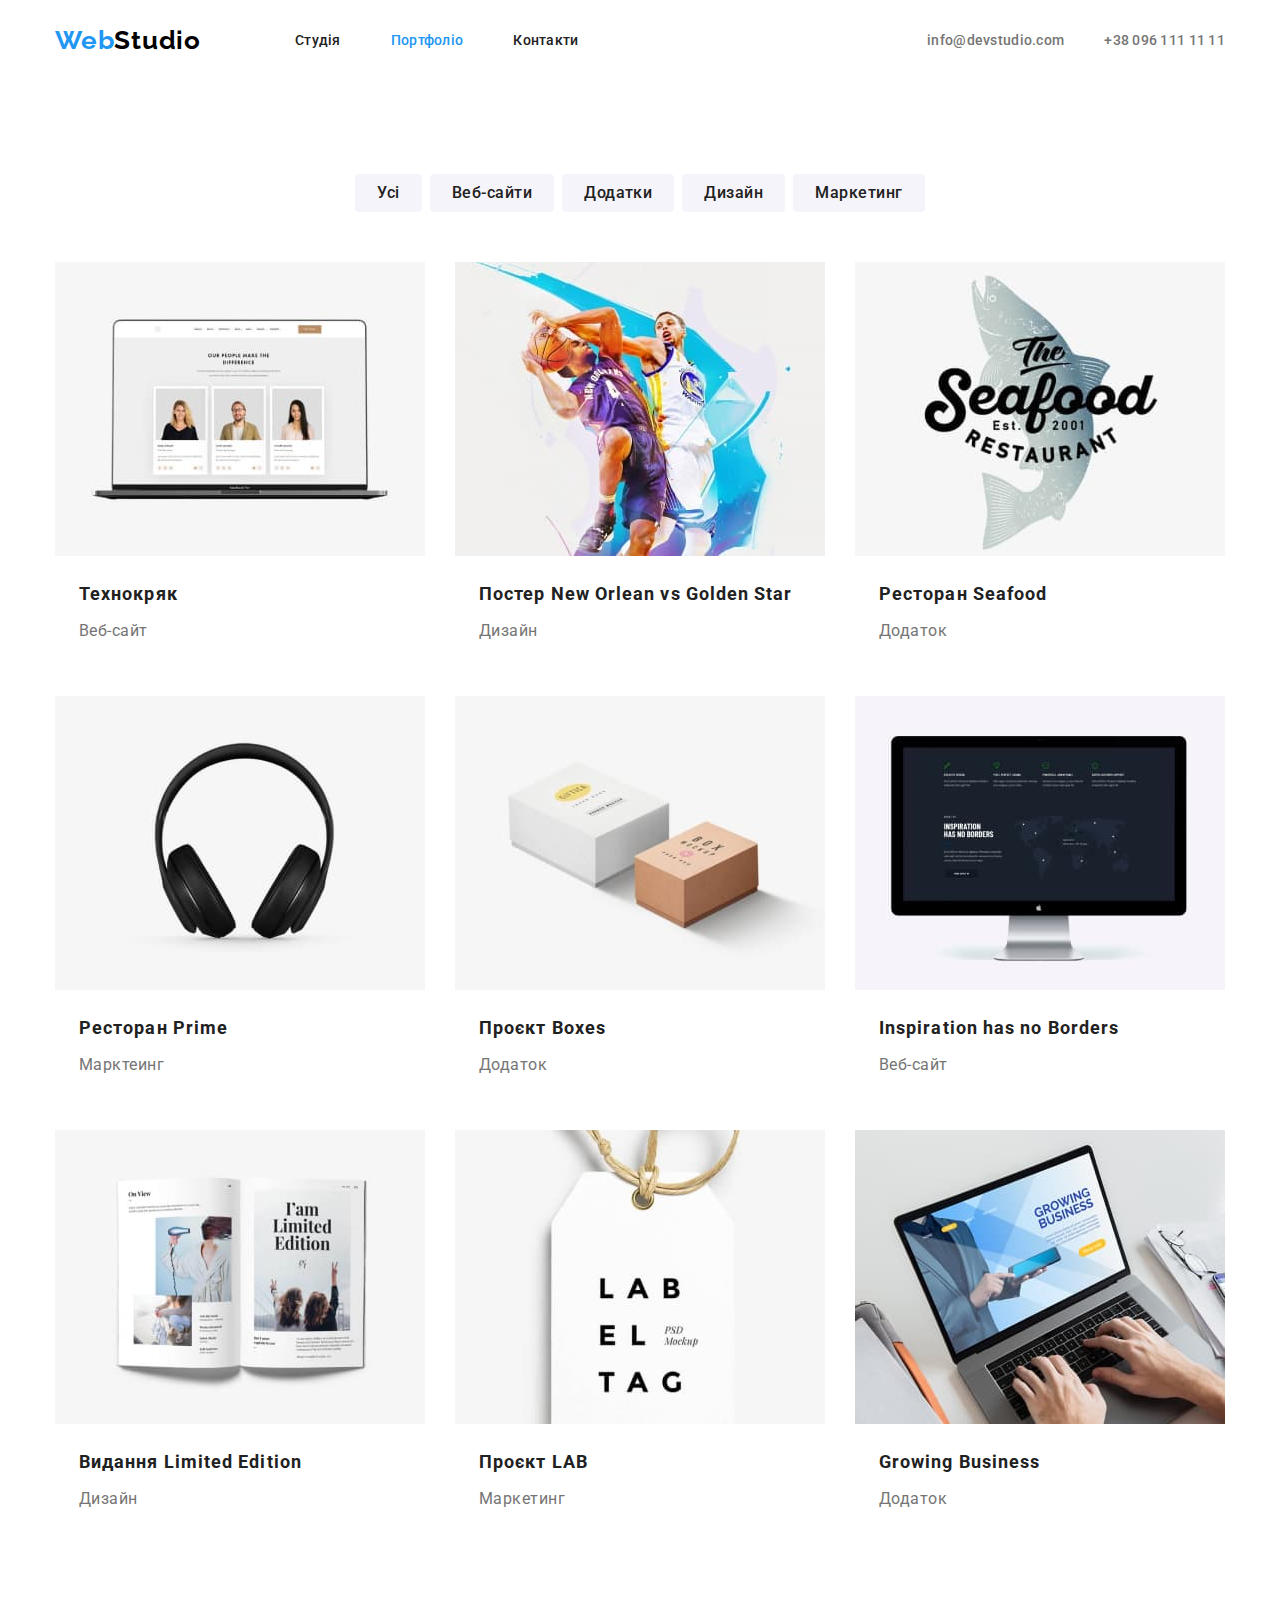
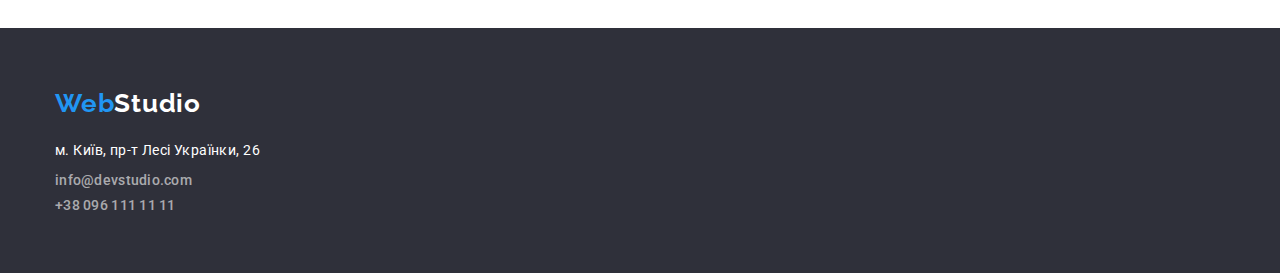
==== commit a3926ce3: "hw3_2" ====
--- a/portfolio.html
+++ b/portfolio.html
@@ -1,78 +1,63 @@
 <!DOCTYPE html>
 <html lang="uk">
-  <head>
-    <meta charset="UTF-8" />
-    <meta http-equiv="X-UA-Compatible" content="IE=edge" />
-    <meta name="viewport" content="width=device-width, initial-scale=1.0" />
-    <title>WebStudio</title>
-    <link rel="preconnect" href="https://fonts.googleapis.com" />
-    <link rel="preconnect" href="https://fonts.gstatic.com" crossorigin />
-    <link
-      href="https://fonts.googleapis.com/css2?family=Raleway:wght@700&family=Roboto:wght@400;500;700;900&display=swap"
-      rel="stylesheet"
-    />
-    <link
-      rel="stylesheet"
-      href="https://cdnjs.cloudflare.com/ajax/libs/modern-normalize/2.0.0/modern-normalize.min.css"
-    />
-    <link rel="stylesheet" href="./css/style.css" />
-  </head>
-  <body>
-    <!-- Шапка сторінки -->
-    <header class="header">
-      <div class="container header-section">
-        <nav>
-          <a class="header-logo" href="./index.html"
-            ><span class="accent">Web</span>Studio</a
-          >
-          <ul class="nav-header">
-            <li>
-              <a class="header-link" href="./index.html">Студія</a>
-            </li>
-            <li>
-              <a class="header-link current" href="./portfolio.html"
-                >Портфоліо</a
-              >
-            </li>
-            <li><a class="header-link" href="#Contacts">Контакти</a></li>
-          </ul>
-        </nav>
-        <ul class="nav-header-contacts">
+
+<head>
+  <meta charset="UTF-8" />
+  <meta http-equiv="X-UA-Compatible" content="IE=edge" />
+  <meta name="viewport" content="width=device-width, initial-scale=1.0" />
+  <title>WebStudio</title>
+  <link rel="preconnect" href="https://fonts.googleapis.com" />
+  <link rel="preconnect" href="https://fonts.gstatic.com" crossorigin />
+  <link href="https://fonts.googleapis.com/css2?family=Raleway:wght@700&family=Roboto:wght@400;500;700;900&display=swap"
+    rel="stylesheet" />
+  <link rel="stylesheet"
+    href="https://cdnjs.cloudflare.com/ajax/libs/modern-normalize/2.0.0/modern-normalize.min.css" />
+  <link rel="stylesheet" href="./css/style.css" />
+</head>
+
+<body>
+  <!-- Шапка сторінки -->
+  <header class="header">
+    <div class="container header-section">
+      <nav>
+        <a class="header-logo" href="./index.html"><span class="accent">Web</span>Studio</a>
+        <ul class="nav-header">
           <li>
-            <a class="contact-link" href="mailto:info@devstudio.com"
-              >info@devstudio.com</a
-            >
+            <a class="header-link" href="./index.html">Студія</a>
           </li>
           <li>
-            <a class="contact-link" href="tel:+380961111111"
-              >+38 096 111 11 11</a
-            >
+            <a class="header-link current" href="./portfolio.html">Портфоліо</a>
           </li>
+          <li><a class="header-link" href="#Contacts">Контакти</a></li>
         </ul>
-      </div>
-    </header>
+      </nav>
+      <ul class="nav-header-contacts">
+        <li>
+          <a class="contact-link" href="mailto:info@devstudio.com">info@devstudio.com</a>
+        </li>
+        <li>
+          <a class="contact-link" href="tel:+380961111111">+38 096 111 11 11</a>
+        </li>
+      </ul>
+    </div>
+  </header>
 
-    <!-- Унікальний контент сторінки -->
-    <main class="main">
-      <section class="section-services">
-        <h1 class="hidden">Послуги</h1>
-        <ul class="services-main-btn">
-          <li><button type="button">Усі</button></li>
-          <li><button type="button">Веб-сайти</button></li>
-          <li><button type="button">Додатки</button></li>
-          <li><button type="button">Дизайн</button></li>
-          <li><button type="button">Маркетинг</button></li>
-        </ul>
-
+  <!-- Унікальний контент сторінки -->
+  <main class="main">
+    <section class="section-services">
+      <h1 class="hidden">Послуги</h1>
+      <ul class="services-main-btn">
+        <li><button type="button">Усі</button></li>
+        <li><button type="button">Веб-сайти</button></li>
+        <li><button type="button">Додатки</button></li>
+        <li><button type="button">Дизайн</button></li>
+        <li><button type="button">Маркетинг</button></li>
+      </ul>
+      <div class="container">
         <ul class="services">
           <li>
             <a href="#">
-              <img
-                src="./img/technocriak.jpg"
-                alt="Технокряк"
-                width="370"
-                height="294"
-              />
+              <img src="./img/technocriak.jpg" alt="Технокряк" width="370" height="294" />
               <div class="services-text">
                 <h3>Технокряк</h3>
                 <p>Веб-сайт</p>
@@ -81,12 +66,7 @@
           </li>
           <li>
             <a href="#">
-              <img
-                src="./img/orlean-poster.jpg"
-                alt="Постер New Orlean vs Golden Star"
-                width="370"
-                height="294"
-              />
+              <img src="./img/orlean-poster.jpg" alt="Постер New Orlean vs Golden Star" width="370" height="294" />
               <div class="services-text">
                 <h3>Постер New Orlean vs Golden Star</h3>
                 <p>Дизайн</p>
@@ -95,12 +75,7 @@
           </li>
           <li>
             <a href="#">
-              <img
-                src="./img/seafood-resto.jpg"
-                alt="Ресторан Seafood"
-                width="370"
-                height="294"
-              />
+              <img src="./img/seafood-resto.jpg" alt="Ресторан Seafood" width="370" height="294" />
               <div class="services-text">
                 <h3>Ресторан Seafood</h3>
                 <p>Додаток</p>
@@ -109,12 +84,7 @@
           </li>
           <li>
             <a href="#">
-              <img
-                src="./img/Project_Prime.jpg"
-                alt="Ресторан Prime"
-                width="370"
-                height="294"
-              />
+              <img src="./img/Project_Prime.jpg" alt="Ресторан Prime" width="370" height="294" />
               <div class="services-text">
                 <h3>Ресторан Prime</h3>
                 <p>Марктеинг</p>
@@ -123,12 +93,7 @@
           </li>
           <li>
             <a href="#">
-              <img
-                src="./img/Project_Boxes.jpg"
-                alt="Проєкт Boxes"
-                width="370"
-                height="294"
-              />
+              <img src="./img/Project_Boxes.jpg" alt="Проєкт Boxes" width="370" height="294" />
               <div class="services-text">
                 <h3>Проєкт Boxes</h3>
                 <p>Додаток</p>
@@ -137,12 +102,7 @@
           </li>
           <li>
             <a href="#">
-              <img
-                src="./img/Inspiration.jpg"
-                alt="Inspiration has no Borders"
-                width="370"
-                height="294"
-              />
+              <img src="./img/Inspiration.jpg" alt="Inspiration has no Borders" width="370" height="294" />
               <div class="services-text">
                 <h3>Inspiration has no Borders</h3>
                 <p>Веб-сайт</p>
@@ -151,12 +111,7 @@
           </li>
           <li>
             <a href="#">
-              <img
-                src="./img/Limited_Edition.jpg"
-                alt="Видання Limited Edition"
-                width="370"
-                height="294"
-              />
+              <img src="./img/Limited_Edition.jpg" alt="Видання Limited Edition" width="370" height="294" />
               <div class="services-text">
                 <h3>Видання Limited Edition</h3>
                 <p>Дизайн</p>
@@ -165,12 +120,7 @@
           </li>
           <li>
             <a href="#">
-              <img
-                src="./img/Project_LAB.jpg"
-                alt="Проєкт LAB"
-                width="370"
-                height="294"
-              />
+              <img src="./img/Project_LAB.jpg" alt="Проєкт LAB" width="370" height="294" />
               <div class="services-text">
                 <h3>Проєкт LAB</h3>
                 <p>Маркетинг</p>
@@ -179,12 +129,7 @@
           </li>
           <li>
             <a href="#">
-              <img
-                src="./img/Growing_Business.jpg"
-                alt="Growing Business"
-                width="370"
-                height="294"
-              />
+              <img src="./img/Growing_Business.jpg" alt="Growing Business" width="370" height="294" />
               <div class="services-text">
                 <h3>Growing Business</h3>
                 <p>Додаток</p>
@@ -192,40 +137,31 @@
             </a>
           </li>
         </ul>
-      </section>
-    </main>
+      </div>
+    </section>
+  </main>
 
-    <!-- Підвал сторінки -->
-    <footer class="footer">
-      <div class="container">
-        <a class="footer-logo" href="./index.html"
-          ><span class="accent">Web</span>Studio</a
-        >
-        <address>
-          <ul id="Contacts">
-            <li class="footer-li">
-              <a
-                class="contact-adress"
-                href="https://goo.gl/maps/pqNpNU1eey8ivass6"
-                target="_blank"
-                rel="noreferrer noopener"
-              >
-                м. Київ, пр-т Лесі Українки, 26</a
-              >
-            </li>
-            <li>
-              <a class="contact-link" href="mailto:info@devstudio.com"
-                >info@devstudio.com</a
-              >
-            </li>
-            <li>
-              <a class="contact-link" href="tel:+380961111111"
-                >+38 096 111 11 11</a
-              >
-            </li>
-          </ul>
-        </address>
-      </div>
-    </footer>
-  </body>
-</html>
+  <!-- Підвал сторінки -->
+  <footer class="footer">
+    <div class="container">
+      <a class="footer-logo" href="./index.html"><span class="accent">Web</span>Studio</a>
+      <address>
+        <ul id="Contacts">
+          <li class="footer-li">
+            <a class="contact-adress" href="https://goo.gl/maps/pqNpNU1eey8ivass6" target="_blank"
+              rel="noreferrer noopener">
+              м. Київ, пр-т Лесі Українки, 26</a>
+          </li>
+          <li>
+            <a class="contact-link" href="mailto:info@devstudio.com">info@devstudio.com</a>
+          </li>
+          <li>
+            <a class="contact-link" href="tel:+380961111111">+38 096 111 11 11</a>
+          </li>
+        </ul>
+      </address>
+    </div>
+  </footer>
+</body>
+
+</html>--- a/css/style.css
+++ b/css/style.css
@@ -32,19 +32,19 @@
 
 .hidden {
   display: none;
+  /* visibility: hidden; */
 }
 
 .container {
   width: 1200px;
   margin-right: auto;
   margin-left: auto;
-  padding-left: 16px;
-  padding-right: 16px;
+  padding-left: 15px;
+  padding-right: 15px;
 }
 
 .header {
   background-color: var(--color-primary-light);
-  margin: 24px 0px 25px;
   border-bottom: 1px solid var(--color-additional);
 }
 .header-section {
@@ -82,7 +82,7 @@
   justify-content: flex-end;
   gap: 50px;
   margin: 0;
-  padding-left: 0;
+  padding: 32px 0px;
   list-style: none;
 }
 
@@ -114,6 +114,9 @@
 }
 .footer li {
   margin-bottom: 9px;
+}
+.footer li:last-child {
+  margin-bottom: 0;
 }
 
 .footer-logo {
@@ -181,7 +184,6 @@
 }
 .section-second ul {
   display: inline-flex;
-  align-items: stretch;
   gap: 30px;
 }
 .section-second li {
@@ -192,6 +194,8 @@
   font-weight: 700;
   letter-spacing: 0.42px;
   text-transform: uppercase;
+  margin-top: 0;
+  margin-bottom: 10px;
 }
 .section-second p {
   color: var(--color-secondary);
@@ -204,19 +208,22 @@
 .section-third {
   padding-bottom: 94px;
   padding-top: 47px;
+  margin-top: 0;
+  margin-bottom: 0;
 }
 .section-third h2 {
   text-align: center;
   font-size: 36px;
   font-weight: 700;
   letter-spacing: 1.08px;
+  margin-top: 0;
+  margin-bottom: 50px;
 }
 .section-third ul {
   display: flex;
-  justify-content: space-around;
   margin-top: 0;
   gap: 30px;
-  margin-bottom: 50px;
+  margin-bottom: 0;
 }
 .section-team {
   padding-top: 94px;
@@ -237,16 +244,19 @@
   font-size: 36px;
   font-weight: 700;
   letter-spacing: 1.08px;
+  margin-top: 0;
+  margin-bottom: 50px;
+}
+.section-team-text {
+  padding: 30px 0;
 }
 .section-team h3 {
   text-align: center;
   font-size: 16px;
   font-weight: 500;
   letter-spacing: 0.48px;
-  padding-top: 30px;
-  padding-bottom: 10px;
-  margin-top: 0;
-  margin-bottom: 0;
+  margin-top: 0;
+  margin-bottom: 10px;
 }
 .section-team p {
   text-align: center;
@@ -255,11 +265,12 @@
   font-weight: 400;
   letter-spacing: 0.48px;
   margin-top: 0;
-  margin-bottom: 30px;
+  margin-bottom: 0;
 }
 .section-services {
   padding-top: 94px;
   padding-bottom: 94px;
+  justify-content: center;
 }
 .services-main-btn {
   display: flex;
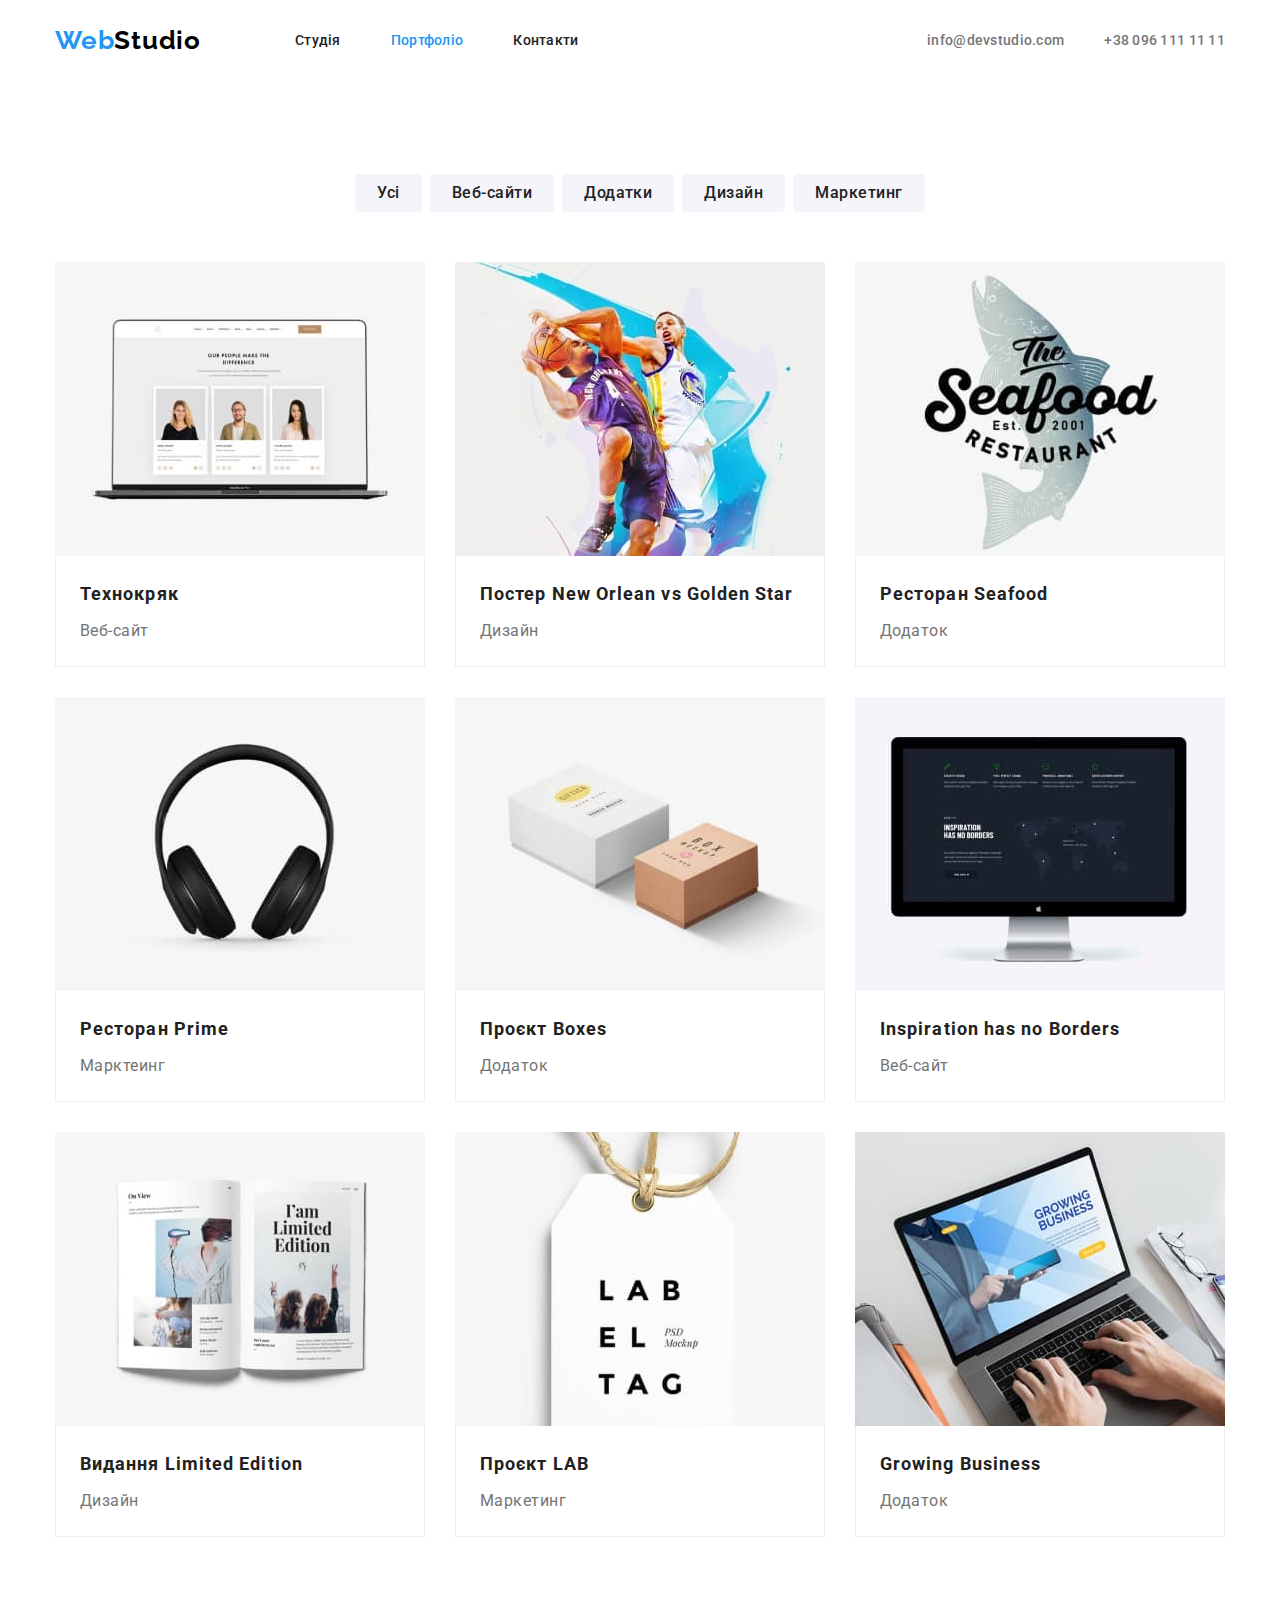
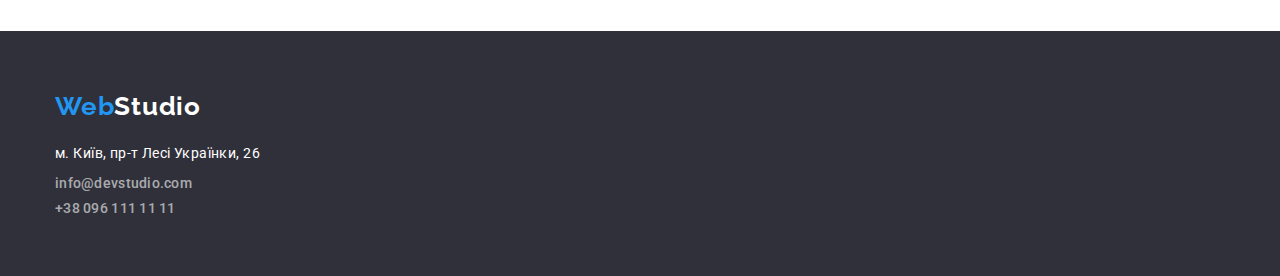
==== commit d7accf2b: "hw3_3" ====
--- a/portfolio.html
+++ b/portfolio.html
@@ -1,167 +1,235 @@
 <!DOCTYPE html>
 <html lang="uk">
+  <head>
+    <meta charset="UTF-8" />
+    <meta http-equiv="X-UA-Compatible" content="IE=edge" />
+    <meta name="viewport" content="width=device-width, initial-scale=1.0" />
+    <title>WebStudio</title>
+    <link rel="preconnect" href="https://fonts.googleapis.com" />
+    <link rel="preconnect" href="https://fonts.gstatic.com" crossorigin />
+    <link
+      href="https://fonts.googleapis.com/css2?family=Raleway:wght@700&family=Roboto:wght@400;500;700;900&display=swap"
+      rel="stylesheet"
+    />
+    <link
+      rel="stylesheet"
+      href="https://cdnjs.cloudflare.com/ajax/libs/modern-normalize/2.0.0/modern-normalize.min.css"
+    />
+    <link rel="stylesheet" href="./css/style.css" />
+  </head>
 
-<head>
-  <meta charset="UTF-8" />
-  <meta http-equiv="X-UA-Compatible" content="IE=edge" />
-  <meta name="viewport" content="width=device-width, initial-scale=1.0" />
-  <title>WebStudio</title>
-  <link rel="preconnect" href="https://fonts.googleapis.com" />
-  <link rel="preconnect" href="https://fonts.gstatic.com" crossorigin />
-  <link href="https://fonts.googleapis.com/css2?family=Raleway:wght@700&family=Roboto:wght@400;500;700;900&display=swap"
-    rel="stylesheet" />
-  <link rel="stylesheet"
-    href="https://cdnjs.cloudflare.com/ajax/libs/modern-normalize/2.0.0/modern-normalize.min.css" />
-  <link rel="stylesheet" href="./css/style.css" />
-</head>
-
-<body>
-  <!-- Шапка сторінки -->
-  <header class="header">
-    <div class="container header-section">
-      <nav>
-        <a class="header-logo" href="./index.html"><span class="accent">Web</span>Studio</a>
-        <ul class="nav-header">
+  <body>
+    <!-- Шапка сторінки -->
+    <header class="header">
+      <div class="container header-section">
+        <nav>
+          <a class="header-logo" href="./index.html"
+            ><span class="accent">Web</span>Studio</a
+          >
+          <ul class="nav-header">
+            <li>
+              <a class="header-link" href="./index.html">Студія</a>
+            </li>
+            <li>
+              <a class="header-link current" href="./portfolio.html"
+                >Портфоліо</a
+              >
+            </li>
+            <li><a class="header-link" href="#Contacts">Контакти</a></li>
+          </ul>
+        </nav>
+        <ul class="nav-header-contacts">
           <li>
-            <a class="header-link" href="./index.html">Студія</a>
+            <a class="contact-link" href="mailto:info@devstudio.com"
+              >info@devstudio.com</a
+            >
           </li>
           <li>
-            <a class="header-link current" href="./portfolio.html">Портфоліо</a>
-          </li>
-          <li><a class="header-link" href="#Contacts">Контакти</a></li>
-        </ul>
-      </nav>
-      <ul class="nav-header-contacts">
-        <li>
-          <a class="contact-link" href="mailto:info@devstudio.com">info@devstudio.com</a>
-        </li>
-        <li>
-          <a class="contact-link" href="tel:+380961111111">+38 096 111 11 11</a>
-        </li>
-      </ul>
-    </div>
-  </header>
-
-  <!-- Унікальний контент сторінки -->
-  <main class="main">
-    <section class="section-services">
-      <h1 class="hidden">Послуги</h1>
-      <ul class="services-main-btn">
-        <li><button type="button">Усі</button></li>
-        <li><button type="button">Веб-сайти</button></li>
-        <li><button type="button">Додатки</button></li>
-        <li><button type="button">Дизайн</button></li>
-        <li><button type="button">Маркетинг</button></li>
-      </ul>
-      <div class="container">
-        <ul class="services">
-          <li>
-            <a href="#">
-              <img src="./img/technocriak.jpg" alt="Технокряк" width="370" height="294" />
-              <div class="services-text">
-                <h3>Технокряк</h3>
-                <p>Веб-сайт</p>
-              </div>
-            </a>
-          </li>
-          <li>
-            <a href="#">
-              <img src="./img/orlean-poster.jpg" alt="Постер New Orlean vs Golden Star" width="370" height="294" />
-              <div class="services-text">
-                <h3>Постер New Orlean vs Golden Star</h3>
-                <p>Дизайн</p>
-              </div>
-            </a>
-          </li>
-          <li>
-            <a href="#">
-              <img src="./img/seafood-resto.jpg" alt="Ресторан Seafood" width="370" height="294" />
-              <div class="services-text">
-                <h3>Ресторан Seafood</h3>
-                <p>Додаток</p>
-              </div>
-            </a>
-          </li>
-          <li>
-            <a href="#">
-              <img src="./img/Project_Prime.jpg" alt="Ресторан Prime" width="370" height="294" />
-              <div class="services-text">
-                <h3>Ресторан Prime</h3>
-                <p>Марктеинг</p>
-              </div>
-            </a>
-          </li>
-          <li>
-            <a href="#">
-              <img src="./img/Project_Boxes.jpg" alt="Проєкт Boxes" width="370" height="294" />
-              <div class="services-text">
-                <h3>Проєкт Boxes</h3>
-                <p>Додаток</p>
-              </div>
-            </a>
-          </li>
-          <li>
-            <a href="#">
-              <img src="./img/Inspiration.jpg" alt="Inspiration has no Borders" width="370" height="294" />
-              <div class="services-text">
-                <h3>Inspiration has no Borders</h3>
-                <p>Веб-сайт</p>
-              </div>
-            </a>
-          </li>
-          <li>
-            <a href="#">
-              <img src="./img/Limited_Edition.jpg" alt="Видання Limited Edition" width="370" height="294" />
-              <div class="services-text">
-                <h3>Видання Limited Edition</h3>
-                <p>Дизайн</p>
-              </div>
-            </a>
-          </li>
-          <li>
-            <a href="#">
-              <img src="./img/Project_LAB.jpg" alt="Проєкт LAB" width="370" height="294" />
-              <div class="services-text">
-                <h3>Проєкт LAB</h3>
-                <p>Маркетинг</p>
-              </div>
-            </a>
-          </li>
-          <li>
-            <a href="#">
-              <img src="./img/Growing_Business.jpg" alt="Growing Business" width="370" height="294" />
-              <div class="services-text">
-                <h3>Growing Business</h3>
-                <p>Додаток</p>
-              </div>
-            </a>
+            <a class="contact-link" href="tel:+380961111111"
+              >+38 096 111 11 11</a
+            >
           </li>
         </ul>
       </div>
-    </section>
-  </main>
+    </header>
 
-  <!-- Підвал сторінки -->
-  <footer class="footer">
-    <div class="container">
-      <a class="footer-logo" href="./index.html"><span class="accent">Web</span>Studio</a>
-      <address>
-        <ul id="Contacts">
-          <li class="footer-li">
-            <a class="contact-adress" href="https://goo.gl/maps/pqNpNU1eey8ivass6" target="_blank"
-              rel="noreferrer noopener">
-              м. Київ, пр-т Лесі Українки, 26</a>
-          </li>
-          <li>
-            <a class="contact-link" href="mailto:info@devstudio.com">info@devstudio.com</a>
-          </li>
-          <li>
-            <a class="contact-link" href="tel:+380961111111">+38 096 111 11 11</a>
-          </li>
-        </ul>
-      </address>
-    </div>
-  </footer>
-</body>
+    <!-- Унікальний контент сторінки -->
+    <main class="main">
+      <section class="section-services">
+        <div class="container">
+          <h1 class="hidden">Послуги</h1>
+          <ul class="services-main-btn">
+            <li><button type="button">Усі</button></li>
+            <li><button type="button">Веб-сайти</button></li>
+            <li><button type="button">Додатки</button></li>
+            <li><button type="button">Дизайн</button></li>
+            <li><button type="button">Маркетинг</button></li>
+          </ul>
+        </div>
+        <div class="container">
+          <ul class="services">
+            <li>
+              <a href="#">
+                <img
+                  src="./img/technocriak.jpg"
+                  alt="Технокряк"
+                  width="370"
+                  height="294"
+                />
+                <div class="services-text">
+                  <h3>Технокряк</h3>
+                  <p>Веб-сайт</p>
+                </div>
+              </a>
+            </li>
+            <li>
+              <a href="#">
+                <img
+                  src="./img/orlean-poster.jpg"
+                  alt="Постер New Orlean vs Golden Star"
+                  width="370"
+                  height="294"
+                />
+                <div class="services-text">
+                  <h3>Постер New Orlean vs Golden Star</h3>
+                  <p>Дизайн</p>
+                </div>
+              </a>
+            </li>
+            <li>
+              <a href="#">
+                <img
+                  src="./img/seafood-resto.jpg"
+                  alt="Ресторан Seafood"
+                  width="370"
+                  height="294"
+                />
+                <div class="services-text">
+                  <h3>Ресторан Seafood</h3>
+                  <p>Додаток</p>
+                </div>
+              </a>
+            </li>
+            <li>
+              <a href="#">
+                <img
+                  src="./img/Project_Prime.jpg"
+                  alt="Ресторан Prime"
+                  width="370"
+                  height="294"
+                />
+                <div class="services-text">
+                  <h3>Ресторан Prime</h3>
+                  <p>Марктеинг</p>
+                </div>
+              </a>
+            </li>
+            <li>
+              <a href="#">
+                <img
+                  src="./img/Project_Boxes.jpg"
+                  alt="Проєкт Boxes"
+                  width="370"
+                  height="294"
+                />
+                <div class="services-text">
+                  <h3>Проєкт Boxes</h3>
+                  <p>Додаток</p>
+                </div>
+              </a>
+            </li>
+            <li>
+              <a href="#">
+                <img
+                  src="./img/Inspiration.jpg"
+                  alt="Inspiration has no Borders"
+                  width="370"
+                  height="294"
+                />
+                <div class="services-text">
+                  <h3>Inspiration has no Borders</h3>
+                  <p>Веб-сайт</p>
+                </div>
+              </a>
+            </li>
+            <li>
+              <a href="#">
+                <img
+                  src="./img/Limited_Edition.jpg"
+                  alt="Видання Limited Edition"
+                  width="370"
+                  height="294"
+                />
+                <div class="services-text">
+                  <h3>Видання Limited Edition</h3>
+                  <p>Дизайн</p>
+                </div>
+              </a>
+            </li>
+            <li>
+              <a href="#">
+                <img
+                  src="./img/Project_LAB.jpg"
+                  alt="Проєкт LAB"
+                  width="370"
+                  height="294"
+                />
+                <div class="services-text">
+                  <h3>Проєкт LAB</h3>
+                  <p>Маркетинг</p>
+                </div>
+              </a>
+            </li>
+            <li>
+              <a href="#">
+                <img
+                  src="./img/Growing_Business.jpg"
+                  alt="Growing Business"
+                  width="370"
+                  height="294"
+                />
+                <div class="services-text">
+                  <h3>Growing Business</h3>
+                  <p>Додаток</p>
+                </div>
+              </a>
+            </li>
+          </ul>
+        </div>
+      </section>
+    </main>
 
-</html>+    <!-- Підвал сторінки -->
+    <footer class="footer">
+      <div class="container">
+        <a class="footer-logo" href="./index.html"
+          ><span class="accent">Web</span>Studio</a
+        >
+        <address>
+          <ul id="Contacts">
+            <li class="footer-li">
+              <a
+                class="contact-adress"
+                href="https://goo.gl/maps/pqNpNU1eey8ivass6"
+                target="_blank"
+                rel="noreferrer noopener"
+              >
+                м. Київ, пр-т Лесі Українки, 26</a
+              >
+            </li>
+            <li>
+              <a class="contact-link" href="mailto:info@devstudio.com"
+                >info@devstudio.com</a
+              >
+            </li>
+            <li>
+              <a class="contact-link" href="tel:+380961111111"
+                >+38 096 111 11 11</a
+              >
+            </li>
+          </ul>
+        </address>
+      </div>
+    </footer>
+  </body>
+</html>
--- a/css/style.css
+++ b/css/style.css
@@ -31,8 +31,14 @@
 }
 
 .hidden {
-  display: none;
-  /* visibility: hidden; */
+  position: absolute;
+  width: 1px;
+  height: 1px;
+  margin: -1px;
+  border: 0;
+  padding: 0;
+  clip: rect(0 0 0 0);
+  overflow: hidden;
 }
 
 .container {
@@ -68,10 +74,13 @@
   font-weight: 500;
   line-height: 1.17;
   letter-spacing: 0.28px;
+  padding: 32px 0px;
+  display: block;
 }
 .header-link:hover,
 .header-link.current {
   color: var(--color-brand);
+  padding: 32px 0px;
 }
 nav {
   display: flex;
@@ -82,13 +91,11 @@
   justify-content: flex-end;
   gap: 50px;
   margin: 0;
-  padding: 32px 0px;
   list-style: none;
 }
 
 .nav-header-contacts {
   display: flex;
-  justify-content: flex-end;
   gap: 40px;
   margin-left: auto;
   margin-bottom: 0;
@@ -325,6 +332,9 @@
 }
 .services-text {
   padding: 20px 24px;
+  border-bottom: 1px solid #eee;
+  border-left: 1px solid #eee;
+  border-right: 1px solid #eee;
 }
 .services h3 {
   color: var(--color-primary);
